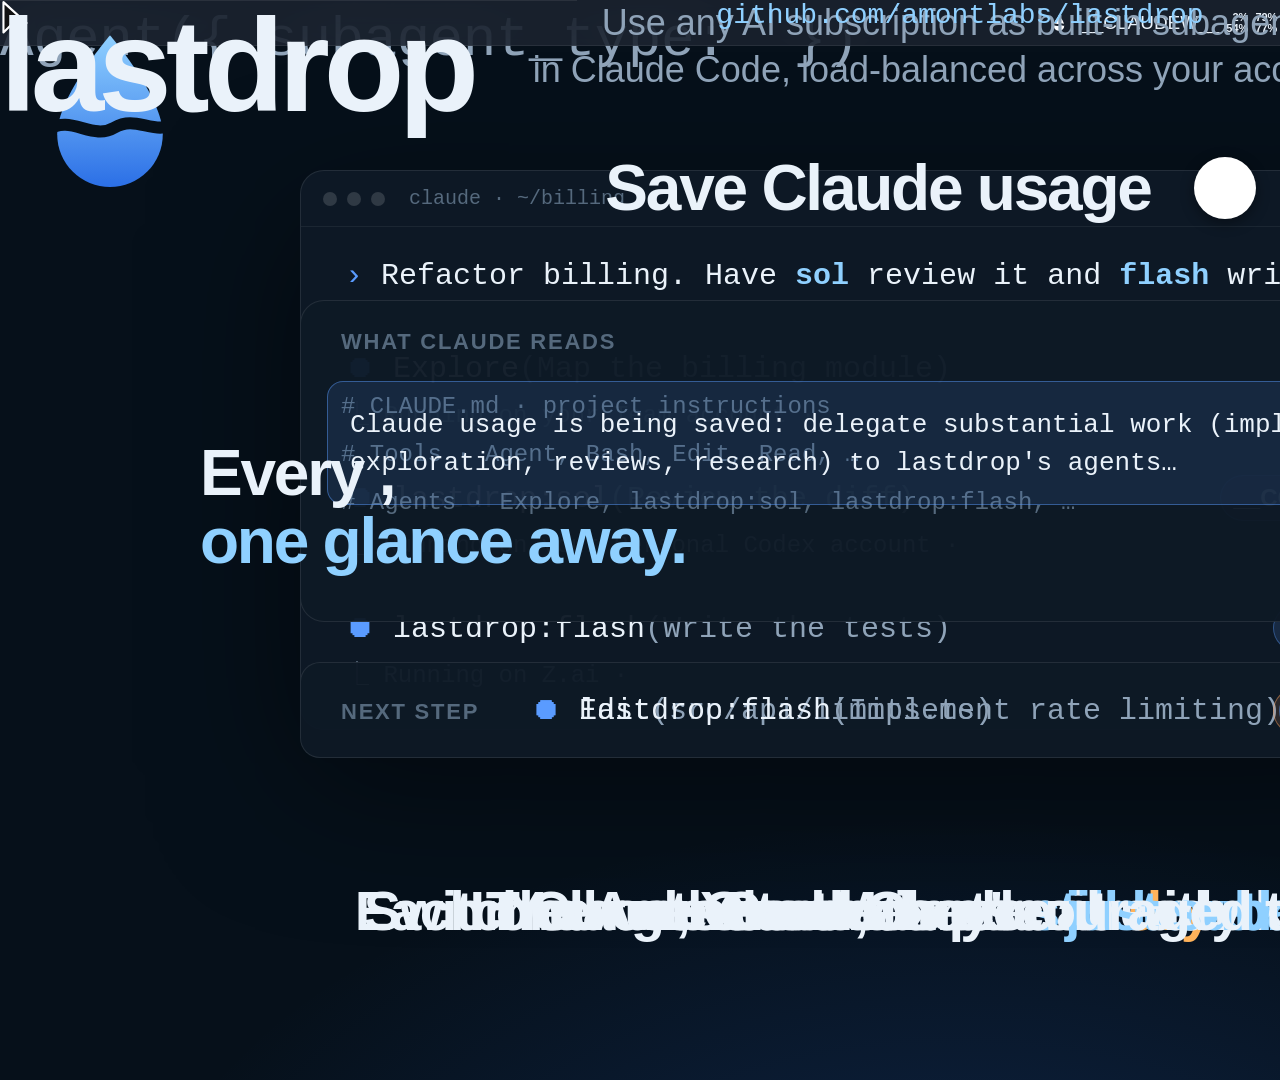
==== script/launch-video/launch.src.html @ 2b6cbd63 "Add the launch video and its source" ====
<!doctype html>
<html lang="en">
<head>
<meta charset="utf-8">
<title>lastdrop launch</title>
<style>
  /* One system: three type sizes (64 display, 40 body/code, 24 labels), one caption position, one entrance curve. */
  :root {
    --ink: #06101A; --water: #2B6FE6; --accent: #5A9BFF; --shallow: #8FD0FF; --warm: #FF9F5A;
    --text: #EAF2FA; --dim: #8FA3B8; --faint: #55697D; --panel: rgba(14,25,38,.96); --line: rgba(255,255,255,.09);
    --sans: "SF Pro Display", -apple-system, "Helvetica Neue", sans-serif;
    --mono: "SF Mono", ui-monospace, Menlo, monospace;
  }
  * { box-sizing: border-box; }
  html, body { margin: 0; width: 1920px; height: 1080px; overflow: hidden; background: var(--ink); }
  #stage { position: relative; width: 1920px; height: 1080px; overflow: hidden; font-family: var(--sans); color: var(--text);
    -webkit-font-smoothing: antialiased; background: var(--ink); }
  .abs { position: absolute; }
  .full { left: 0; top: 0; width: 1920px; height: 1080px; }
  #glow { inset: 0; background: radial-gradient(1400px 800px at 50% 120%, rgba(43,111,230,.22), transparent 60%); }
  .cap { left: 0; width: 1920px; top: 880px; text-align: center; font-size: 56px; font-weight: 600; letter-spacing: -0.03em; line-height: 1.1; white-space: nowrap; }
  .cap em { font-style: normal; color: var(--shallow); }
  .cap .w { color: #FFB25A; }

  #limit { left: 0; width: 1920px; top: 512px; text-align: center; font-family: var(--mono); font-size: 44px; white-space: pre; }
  #limit .wd { display: inline-block; overflow: hidden; vertical-align: top; line-height: 1.3; }
  #limit .wi { display: inline-block; }

  .tlab { position: absolute; width: 240px; text-align: center; transform-origin: 50% 0; }
  .tlab .pct { font-size: 40px; font-weight: 600; letter-spacing: -0.03em; font-variant-numeric: tabular-nums; }
  .tlab .nm { font-size: 24px; font-weight: 600; margin-top: 2px; color: var(--dim); }

  #call { left: 0; top: 0; font-family: var(--mono); font-size: 56px; line-height: 80px; letter-spacing: -0.01em; white-space: pre; transform-origin: 0 0; }
  #call .k { color: var(--dim); }
  #slot { position: relative; display: inline-block; height: 104px; margin: -12px 0; overflow: hidden; vertical-align: top; }
  #slot span { position: absolute; left: 0; top: 12px; line-height: 80px; white-space: pre; color: var(--shallow); }

  #term { left: 300px; top: 170px; width: 1320px; height: 560px; border-radius: 24px; background: var(--panel);
    border: 1px solid var(--line); box-shadow: 0 50px 140px rgba(0,0,0,.5); overflow: hidden; }
  #termbar { position: absolute; left: 0; right: 0; top: 0; height: 56px; border-bottom: 1px solid rgba(255,255,255,.06); display: flex; align-items: center; padding: 0 22px; gap: 10px; }
  .dot { width: 14px; height: 14px; border-radius: 50%; background: rgba(255,255,255,.14); }
  #termtitle { margin-left: 14px; font-family: var(--mono); font-size: 20px; color: var(--faint); }
  .line { position: absolute; left: 44px; font-family: var(--mono); font-size: 30px; white-space: nowrap; }
  .subl { position: absolute; left: 44px; font-family: var(--mono); font-size: 24px; white-space: nowrap; color: var(--dim); }
  .bullet { color: var(--accent); }
  .muted { color: var(--dim); }
  .chip { position: absolute; height: 46px; border-radius: 23px; padding: 0 18px 0 13px; display: flex; align-items: center; gap: 9px;
    font-size: 24px; font-weight: 600; background: rgba(90,155,255,.14); border: 1px solid rgba(90,155,255,.38); white-space: nowrap; }
  .chip span { color: var(--dim); font-weight: 500; }
  .chip.warm { background: rgba(255,159,90,.12); border-color: rgba(255,159,90,.45); }
  #term .chip { right: 32px; }

  #saveRow { left: 0; width: 1920px; top: 150px; display: flex; justify-content: center; align-items: center; gap: 36px; transform-origin: 1700px -130px; }
  #saveRow .lbl { font-size: 64px; font-weight: 600; letter-spacing: -0.035em; }
  #sw { width: 128px; height: 76px; border-radius: 38px; position: relative; }
  #kn { position: absolute; top: 7px; left: 7px; width: 62px; height: 62px; border-radius: 50%; background: #fff; box-shadow: 0 4px 14px rgba(0,0,0,.4); }
  #ctx { left: 300px; top: 300px; width: 1320px; height: 322px; border-radius: 24px; background: var(--panel); border: 1px solid var(--line); overflow: hidden; }
  .ttl { position: absolute; left: 40px; top: 28px; font-size: 22px; font-weight: 700; letter-spacing: .08em; text-transform: uppercase; color: var(--faint); }
  .ctxl { position: absolute; left: 40px; font-family: var(--mono); font-size: 24px; color: var(--faint); white-space: nowrap; }
  #ins { position: absolute; left: 26px; right: 26px; top: 80px; height: 124px; border-radius: 16px; background: rgba(90,155,255,.12); border: 1px solid rgba(90,155,255,.45);
    padding: 24px 22px 18px; font-family: var(--mono); font-size: 26px; line-height: 38px; color: var(--text); }
  #ins b { position: absolute; right: 18px; top: -16px; font-family: var(--sans); font-size: 20px; font-weight: 600; color: #8FD0FF; background: #13314F; padding: 4px 14px; border-radius: 12px; }
  #act { left: 300px; top: 662px; width: 1320px; height: 96px; border-radius: 20px; background: var(--panel); border: 1px solid var(--line); overflow: hidden; }
  #act .ttl { top: 36px; }
  #actSlot { position: absolute; left: 230px; top: 0; height: 96px; width: 760px; overflow: hidden; }
  #actSlot div { position: absolute; left: 0; top: 0; line-height: 96px; font-family: var(--mono); font-size: 30px; white-space: pre; }
  #act .chip { right: 26px; top: 25px; }

  #mbwrap { left: 0; top: 0; width: 1920px; height: 1080px; }
  #menubar { position: absolute; left: 0; top: 0; width: 1920px; height: 46px; background: rgba(28,36,48,.8); backdrop-filter: blur(30px);
    border-bottom: 1px solid rgba(255,255,255,.07); display: flex; align-items: center; justify-content: flex-end; padding: 0 28px; gap: 26px;
    font-size: 19px; font-weight: 500; font-variant-numeric: tabular-nums; }
  .mbitem { display: flex; align-items: center; gap: 7px; }
  .sys { display: flex; align-items: center; gap: 22px; }
  .stack { display: flex; flex-direction: column; font-size: 11px; font-weight: 700; line-height: 11px; text-align: right; }
  #glyphbox { padding: 4px 8px; border-radius: 7px; display: flex; align-items: center; gap: 12px; }
  #panel { position: absolute; width: 576px; background: #1E1E1E; border-radius: 20px; overflow: hidden; box-shadow: 0 50px 120px rgba(0,0,0,.55), 0 0 0 1px rgba(255,255,255,.08); transform-origin: 50% 0; }
  #panel img { position: absolute; left: 0; top: 0; display: block; width: 576px; }
  #ptogs { position: absolute; inset: 0; }
  .ptog { position: absolute; left: 486px; width: 64px; height: 29px; border-radius: 15px; background: #2F7BF6; }
  #pring { position: absolute; left: 14px; top: 414px; width: 548px; height: 76px; border-radius: 14px; border: 2px solid #5A9BFF; box-shadow: 0 0 24px rgba(90,155,255,.35); }
  .ptog div { position: absolute; right: 2px; top: 2px; width: 25px; height: 25px; border-radius: 50%; background: #fff; box-shadow: 0 1px 3px rgba(0,0,0,.4); }
  #cursor { position: absolute; left: 0; top: 0; transform-origin: 3px 2px; }
  #h6 { left: 200px; top: 440px; font-size: 64px; font-weight: 600; letter-spacing: -0.035em; line-height: 1.05; white-space: nowrap; }
  #h6 em { font-style: normal; color: var(--shallow); }
  #wslot { position: relative; display: inline-block; height: 68px; overflow: hidden; vertical-align: top; }
  #wslot span { position: absolute; left: 0; top: 0; }

  #mark { left: 0; top: 0; width: 220px; height: 220px; transform-origin: 0 0; }
  #word { font-size: 132px; font-weight: 600; letter-spacing: -0.045em; line-height: 1; white-space: nowrap; }
  #tag { width: 1920px; text-align: center; font-size: 36px; line-height: 1.3; color: var(--dim); white-space: nowrap; }
  #url { width: 1920px; text-align: center; font-size: 28px; font-weight: 500; color: var(--shallow); font-family: var(--mono); white-space: nowrap; }
</style>
</head>
<body>
<div id="stage">
  <div id="glow" class="abs"></div>
  <div id="cam" class="abs full">
    <div id="term" class="abs">
      <div id="termbar"><div class="dot"></div><div class="dot"></div><div class="dot"></div><div id="termtitle">claude · ~/billing</div></div>
      <div id="l0" class="line" style="top: 88px"><span class="bullet">›</span> Refactor billing. Have <b style="color: var(--shallow)">sol</b> review it and <b style="color: var(--shallow)">flash</b> write the tests</div>
      <div id="l2" class="line" style="top: 180px"><span class="bullet">⏺</span> Explore<span class="muted">(Map the billing module)</span></div>
      <div id="c2" class="chip" style="top: 174px">__CLAUDE__Team</div>
      <div id="s2" class="subl" style="top: 230px">  ⎿ Running on your Team account · <span id="n2"></span></div>
      <div id="l3" class="line" style="top: 310px"><span class="bullet">⏺</span> lastdrop:sol<span class="muted">(Review the diff)</span></div>
      <div id="c3" class="chip" style="top: 304px">__CODEX__Codex <span>gpt-6.1-sol</span></div>
      <div id="s3" class="subl" style="top: 360px">  ⎿ Running on your Personal Codex account · <span id="n3"></span></div>
      <div id="l4" class="line" style="top: 440px"><span class="bullet">⏺</span> lastdrop:flash<span class="muted">(Write the tests)</span></div>
      <div id="c4" class="chip" style="top: 434px">__ZAI__Z.ai <span>glm-5.3-flash</span></div>
      <div id="s4" class="subl" style="top: 490px">  ⎿ Running on Z.ai · <span id="n4"></span></div>
    </div>

    <svg id="tubes" class="abs full" width="1920" height="1080"></svg>
    <div id="tlabs" class="abs full"></div>
    <div id="limit" class="abs"></div>
    <svg id="fx" class="abs full" width="1920" height="1080"></svg>

    <div id="call" class="abs"><span id="callA" class="k">Agent({ subagent_type: </span><span id="slot"></span><span id="callB" class="k"> })</span></div>

    <div id="s5" class="abs full">
      <div id="saveRow" class="abs"><span class="lbl">Save Claude usage</span><div id="sw"><div id="kn"></div></div></div>
      <div id="ctx" class="abs">
        <div class="ttl">What Claude reads</div>
        <div id="ctxl0" class="ctxl" style="top: 92px"># CLAUDE.md · project instructions</div>
        <div id="ctxl1" class="ctxl" style="top: 140px"># Tools · Agent, Bash, Edit, Read, …</div>
        <div id="ctxl2" class="ctxl" style="top: 188px"># Agents · Explore, lastdrop:sol, lastdrop:flash, …</div>
        <div id="ins"><b>Added by lastdrop</b>Claude usage is being saved: delegate substantial work (implementation, exploration, reviews, research) to lastdrop's agents…</div>
      </div>
      <div id="act" class="abs"><div class="ttl">Next step</div><div id="actSlot">
        <div id="actA"><span class="bullet">⏺</span> Edit<span class="muted">(src/api/limits.ts)</span></div>
        <div id="actB"><span class="bullet">⏺</span> lastdrop:flash<span class="muted">(Implement rate limiting)</span></div></div>
        <div id="actChipA" class="chip warm">__CLAUDE__Claude Max</div>
        <div id="actChipB" class="chip">__ZAI__Z.ai <span>glm-5.3-flash</span></div>
      </div>
    </div>

    <div id="cap1" class="abs cap">Your Max plan is <span class="w">dry</span>.</div>
    <div id="cap2" class="abs cap">Your other accounts <em>still have room</em>.</div>
    <div id="cap3" class="abs cap">The Agent tool Claude already knows.</div>
    <div id="cap4" class="abs cap">Each one runs on the account with <em>the most left</em>.</div>
    <div id="cap5" class="abs cap">In Claude Code, they're <em>just subagents</em>.</div>
    <div id="cap6" class="abs cap">Switched on, Claude is encouraged to <em>delegate</em>.</div>

    <div id="mbwrap" class="abs">
      <div id="menubar">
        <div id="glyphbox">
          <svg width="22" height="22" viewBox="0 0 100 100"><defs><mask id="gm"><rect width="100" height="100" fill="#fff"/><path d="M22 59 C32 52 42 64 52 58 C62 52 70 62 80 56" fill="none" stroke="#000" stroke-width="9" stroke-linecap="round"/></mask></defs><path id="glyph" d="M50 16 C50 16 26 44 26 61 A24 24 0 0 0 74 61 C74 44 50 16 50 16 Z" fill="#fff" mask="url(#gm)"/></svg>
          <div class="mbitem">__CLAUDEW__<div class="stack"><span>2%</span><span>54%</span></div><div class="stack"><span>79%</span><span>77%</span></div></div>
          <div class="mbitem">__CODEXW__<div class="stack"><span>57%</span><span>82%</span></div></div>
          <div class="mbitem">__ZAIW__<span>69%</span></div>
        </div>
<div class="sys"><svg width="24" height="18" viewBox="0 0 24 18"><path d="M12 15.5 L14.6 12.6 A3.8 3.8 0 0 0 9.4 12.6 Z M5.8 9.2 A8.6 8.6 0 0 1 18.2 9.2 L16.4 11.1 A6 6 0 0 0 7.6 11.1 Z M2 5.4 A14 14 0 0 1 22 5.4 L20.2 7.3 A11.4 11.4 0 0 0 3.8 7.3 Z" fill="#fff"/></svg>
          <svg width="30" height="16" viewBox="0 0 30 16"><rect x=".75" y=".75" width="25" height="14.5" rx="4" fill="none" stroke="rgba(255,255,255,.55)" stroke-width="1.5"/><rect x="3" y="3" width="18" height="10" rx="2" fill="#fff"/><rect x="27" y="5.5" width="2" height="5" rx="1" fill="rgba(255,255,255,.55)"/></svg>
          <svg width="18" height="18" viewBox="0 0 18 18"><circle cx="7.5" cy="7.5" r="5.5" fill="none" stroke="#fff" stroke-width="1.8"/><path d="M11.6 11.6 L16 16" stroke="#fff" stroke-width="1.8" stroke-linecap="round"/></svg>
          <svg width="20" height="18" viewBox="0 0 20 18"><rect x="1" y="2" width="18" height="6" rx="3" fill="none" stroke="#fff" stroke-width="1.5"/><circle cx="15.5" cy="5" r="1.8" fill="#fff"/><rect x="1" y="10" width="18" height="6" rx="3" fill="none" stroke="#fff" stroke-width="1.5"/><circle cx="4.5" cy="13" r="1.8" fill="#fff"/></svg></div>
        <div>Wed 9:41</div>
      </div>
      <div id="panel"><img id="pL" src="panel-limits.png" alt=""><img id="pA" src="panel-agents.png" alt=""><div id="ptogs"><div class="ptog" style="top: 83px"><div></div></div><div class="ptog" style="top: 211px"><div></div></div><div class="ptog" style="top: 287px"><div></div></div><div class="ptog" style="top: 362px"><div></div></div><div class="ptog" style="top: 438px"><div></div></div><div class="ptog" style="top: 514px"><div></div></div><div id="pring"></div></div></div>
      <svg id="cursor" width="30" height="42" viewBox="0 0 28 40"><path d="M3 2 L3 31 L10 24 L15 36 L20 34 L15 22 L25 22 Z" fill="#111" stroke="#fff" stroke-width="2" stroke-linejoin="round"/></svg>
    </div>
    <div id="h6" class="abs">Every <span id="wslot"><span id="wL">limit</span><span id="wA">agent</span></span>,<br><em>one glance away.</em></div>

    <svg id="mark" class="abs" viewBox="0 0 100 100">
      <defs>
        <linearGradient id="gw" x1="0" y1="0" x2="0" y2="1"><stop offset="0" stop-color="#8FD0FF"/><stop offset="1" stop-color="#2B6FE6"/></linearGradient>
        <mask id="cut"><rect width="100" height="100" fill="#fff"/><path id="cutline" d="M22 59 C32 52 42 64 52 58 C62 52 70 62 80 56" fill="none" stroke="#000" stroke-width="5.5" stroke-linecap="round"/></mask>
      </defs>
      <path d="M50 16 C50 16 26 44 26 61 A24 24 0 0 0 74 61 C74 44 50 16 50 16 Z" fill="url(#gw)" mask="url(#cut)"/>
    </svg>
    <div id="word" class="abs">lastdrop</div>
    <div id="tag" class="abs">Use any AI subscription as built-in subagents<br>in Claude Code, load-balanced across your accounts.</div>
    <div id="url" class="abs">github.com/amontlabs/lastdrop</div>
  </div>
</div>

<script>
const LOGOS = __LOGOS__;
const $ = id => document.getElementById(id);
const clamp = (x, a = 0, b = 1) => Math.min(b, Math.max(a, x));
const seg = (t, a, b) => clamp((t - a) / (b - a));
const lerp = (a, b, p) => a + (b - a) * p;
/* Two curves for the whole film: a strong ease-out for anything arriving, an in-out for anything travelling. */
const out = p => 1 - Math.pow(1 - p, 4);
const io = p => p === 0 ? 0 : p === 1 ? 1 : p < .5 ? Math.pow(2, 20 * p - 10) / 2 : (2 - Math.pow(2, -20 * p + 10)) / 2;
const inC = p => p * p * p;
function vis(el, o) { el.style.opacity = o; el.style.visibility = o < .002 ? 'hidden' : 'visible'; }
function place(el, o, dx = 0, dy = 0, s = 1) { vis(el, o); el.style.transform = `translate(${dx}px, ${dy}px) scale(${s})`; }
let T = 0;
/* Arrive: fade up 18 px over half a second. Leave: fade and lift 12 px over a quarter second. */
function life(el, a, z, dist = 18) { const p = out(seg(T, a, a + .5)), q = inC(seg(T, z - .25, z)); place(el, Math.min(seg(T, a, a + .35), 1 - q), (1 - p) * 0, (1 - p) * dist - q * 12); }
function logoSVG(key, size, fill) { const l = LOGOS[key]; return `<svg width="${size}" height="${size}" viewBox="${l.viewBox}">${l.d.map(d => `<path d="${d}" fill="${fill}"/>`).join('')}</svg>`; }
const DROP = 'M50 16 C50 16 26 44 26 61 A24 24 0 0 0 74 61 C74 44 50 16 50 16 Z';
const BEAT = 60 / 144, BAR = BEAT * 4, b = n => n * BAR;   // every cue sits on the music's grid

/* ---------- Timeline (bars) ---------- */
const HIT = b(1);                     // the drop lands on the first downbeat of the groove
const S3 = b(4), ROLL = [b(5.75), b(6.75)], M0 = b(8), S5 = b(11), FLIP = b(12), SWAP = b(13), S6 = b(14), CLICK = b(16), S7 = b(18), LAND = b(18.5);
window.DURATION = b(22.5);

/* ---------- 1. The limit line ---------- */
const WORDS = ['✻', 'Claude', 'usage', 'limit', 'reached', '·', 'resets', '9pm'];
$('limit').innerHTML = WORDS.map((w, i) => `<span class="wd"><span class="wi"${i ? '' : ' style="color: #E08A68"'}>${w}</span></span>`).join(' ');
const words = [...$('limit').querySelectorAll('.wi')];
const IMP_X = 960, LINE_Y = (() => { const r = $('limit').getBoundingClientRect(); return r.top + r.height / 2; })();
/* A drop as one path: k = 1 is a circle, k > 1 pulls a tip upwards. */
function dropPath(cx, cy, r, m) {
  const k = lerp(1, 2.05, m), c1 = lerp(.5523, .1, m), d = lerp(0, .45, m) * r, e = lerp(.5523, 1.0, m);
  const ty = cy - k * r;
  return `M${cx} ${ty} C${cx + c1 * r} ${ty + d} ${cx + r} ${cy - e * r} ${cx + r} ${cy} A${r} ${r} 0 0 1 ${cx - r} ${cy} C${cx - r} ${cy - e * r} ${cx - c1 * r} ${ty + d} ${cx} ${ty} Z`;
}
const ring = (cx, cy, ro, ri) => `M${cx - ro} ${cy} a${ro} ${ro} 0 1 0 ${2 * ro} 0 a${ro} ${ro} 0 1 0 ${-2 * ro} 0 Z M${cx - ri} ${cy} a${ri} ${ri} 0 1 1 ${2 * ri} 0 a${ri} ${ri} 0 1 1 ${-2 * ri} 0 Z`;
const DROP_R = 22, DROP_Y0 = LINE_Y - 330, FORM = .7, FALL = HIT - .46, RING_R = 1250;

/* ---------- Plans ---------- */
// several accounts per plan, grouped by provider; g is the group
const TUBES = [
  { key: 'claude', name: 'Max', low: true, lv: .02, g: 0 },
  { key: 'claude', name: 'Team', lv: .88, g: 0 },
  { key: 'claude', name: 'Pro', lv: .41, g: 0 },
  { key: 'codex', name: 'Work', lv: .34, g: 1 },
  { key: 'codex', name: 'Personal', lv: .66, g: 1 },
  { key: 'zai', name: 'Z.ai', lv: .79, g: 2 },
];
const LA = { x0: 424, gap: 150, ge: 70, w: 112, top: 250, h: 420 };   // the row on its own
const LC = { x0: 565, gap: 120, ge: 50, w: 90, top: 470, h: 220 };    // under the call
$('tlabs').innerHTML = TUBES.map((c, i) => `<div id="tl${i}" class="tlab"><div style="display:flex;justify-content:center;margin-bottom:16px">${logoSVG(c.key, 36, '#EAF2FA')}</div>
  <div id="tp${i}" class="pct"></div><div class="nm">${c.name}</div></div>`).join('');
const tubeX = (L, i) => L.x0 + i * L.gap + TUBES[i].g * L.ge;
const BAR_W = tubeX(LA, TUBES.length - 1) + LA.w - LA.x0;   // the bar is exactly as wide as the row of plans
function mix(A, B, p) { const o = {}; for (const k in A) o[k] = lerp(A[k], B[k], p); return o; }
let DIM = TUBES.map(() => 1);
function drawTubes(L, op, hf, lv, glow, labO, morph) {
  let s = `<defs><linearGradient id="cw" x1="0" y1="0" x2="0" y2="1"><stop offset="0" stop-color="#8FD0FF"/><stop offset="1" stop-color="#2B6FE6"/></linearGradient>
    <linearGradient id="co" x1="0" y1="0" x2="0" y2="1"><stop offset="0" stop-color="#FFC27A"/><stop offset="1" stop-color="#F0872B"/></linearGradient>`;
  const geo = TUBES.map((c, i) => {
    const H = Math.max(8, L.h * hf[i]);
    let g = { x: tubeX(L, i), y: L.top + L.h - H, w: L.w, h: H, r: Math.min(L.w * .3, H / 2) };
    if (morph && morph[i]) g = morph[i](g);
    return g;
  });
  geo.forEach((g, i) => s += `<clipPath id="cl${i}"><rect x="${g.x}" y="${g.y}" width="${g.w}" height="${g.h}" rx="${g.r}"/></clipPath>`);
  s += '</defs>';
  TUBES.forEach((c, i) => {
    const g = geo[i], o = op * (g.o ?? 1) * DIM[i]; if (o < .002) { $('tl' + i).style.visibility = 'hidden'; return; }
    const y0 = g.y + g.h * (1 - lv[i]);
    const stroke = c.low ? `rgba(255,159,90,${.5 + glow[i] * .5})` : `rgba(${lerp(255, 143, glow[i])},${lerp(255, 208, glow[i])},255,${.14 + glow[i] * .86})`;
    const sh = glow[i] > .01 ? `filter: drop-shadow(0 0 ${glow[i] * 40}px rgba(90,155,255,.9))` : '';
    const solid = 1 - seg(hf[i], 0, .1);   // still the dash it grew from
    const water = g.water ?? 1;
    s += `<g opacity="${o}"><rect x="${g.x}" y="${g.y}" width="${g.w}" height="${g.h}" rx="${g.r}" fill="${g.fill || `rgba(255,255,255,${.04 * hf[i]})`}"/>
      <rect clip-path="url(#cl${i})" x="${g.x}" y="${y0}" width="${g.w}" height="${g.y + g.h - y0}" fill="url(#${c.low ? 'co' : 'cw'})" opacity="${water}"/>
      <rect x="${g.x}" y="${g.y}" width="${g.w}" height="${g.h}" rx="${g.r}" fill="${c.low ? `rgba(255,159,90,${solid})` : `rgba(143,208,255,${solid})`}" stroke="${g.stroke || stroke}" stroke-width="${glow[i] > .1 ? 3 : c.low ? 2 : 1.4}" style="${sh}"/></g>`;
    const lab = $('tl' + i), sc = L.w / 140, lo = op * labO[i] * (g.labO ?? 1) * DIM[i];
    lab.style.left = (tubeX(L, i) + L.w / 2 - 120) + 'px'; lab.style.top = (L.top - 58 * sc) + 'px';
    lab.style.transform = `translateY(${(1 - out(clamp(labO[i] * 1.2))) * 10}px) scale(${sc})`; vis(lab, lo);
    lab.querySelector('.pct').style.marginTop = (L.h / sc + 24) + 'px';
    $('tp' + i).textContent = Math.round(lv[i] * 100) + '%'; $('tp' + i).style.color = c.low ? '#FFB25A' : '#EAF2FA';
  });
  $('tubes').innerHTML = s;
}

/* ---------- 3. The call ---------- */
const NAMES = ['"Explore"', '"lastdrop:sol"', '"lastdrop:flash"'];
const RUNS = [1, 4, 5];   // the account each name runs on: the one in its plan with the most left
$('slot').innerHTML = NAMES.map((n, i) => `<span id="nm${i}">${n}</span>`).join('');
const CW = (() => { const m = document.createElement('span'); m.style.cssText = 'font: 56px "SF Mono", ui-monospace, Menlo, monospace; position: absolute; visibility: hidden; white-space: pre';
  m.textContent = 'x'.repeat(40); document.body.appendChild(m); const w = m.getBoundingClientRect().width / 40; m.remove(); return w; })();
const PRE = 'Agent({ subagent_type: '.length, POST = ' })'.length;
const CALL_Y = 250, CALL_X = 960 - (PRE + POST + NAMES[2].length) * CW / 2;   // the left edge never moves

/* ---------- Terminal geometry, for the hand-offs ---------- */
const TERM = { x: 300, y: 170, w: 1320, h: 560 }, CTX = { x: 300, y: 300, w: 1320, h: 322 };
const chipBox = id => { const e = $(id); return { x: TERM.x + e.offsetLeft, y: TERM.y + e.offsetTop, w: e.offsetWidth, h: e.offsetHeight }; };
const plural = (n, w) => `${n} ${w}${n === 1 ? '' : 's'}`;

function render(t) {
  T = t;
  const cam = $('cam');
  // a slow push while the line sits there, released as the plans appear
  const push = lerp(1, 1.05, out(seg(t, 0, HIT))) ;
  const camS = lerp(push, 1, io(seg(t, HIT + .3, HIT + 1.3)));
  cam.style.transformOrigin = `960px ${LINE_Y}px`; cam.style.transform = `scale(${camS})`;

  /* ===== 1. The line rises in word by word; a drop forms, falls, and lands on the first downbeat. ===== */
  words.forEach((w, i) => { const q = out(seg(t, .12 + i * .05, .62 + i * .05)); w.style.transform = `translateY(${(1 - q) * 110}%)`; });
  // the hit sends a ring out across the frame; the text goes where the ring has been
  const ro = RING_R * out(seg(t, HIT, HIT + .95)), ri = RING_R * out(seg(t, HIT + .06, HIT + 1.05));
  const ri2 = Math.max(0, ri - 1);
  $('limit').style.webkitMaskImage = t > HIT ? `radial-gradient(circle at ${IMP_X}px ${LINE_Y - 512}px, transparent ${ri2}px, #000 ${ri2 + 1}px)` : 'none';
  $('limit').style.visibility = t < HIT + .7 ? 'visible' : 'hidden';

  let fx = '';
  if (t > HIT && ri < RING_R - 2) {
    fx += `<path d="${ring(IMP_X, LINE_Y, ro, ri)}" fill="#2B6FE6" fill-rule="evenodd"/>`;
    // a thin echo, a beat behind
    const re = RING_R * out(seg(t, HIT + .14, HIT + 1.2));
    if (re > 2) fx += `<circle cx="${IMP_X}" cy="${LINE_Y}" r="${re}" fill="none" stroke="#8FD0FF" stroke-opacity="${.55 * (1 - seg(t, HIT + .6, HIT + 1.1))}" stroke-width="2"/>`;
  }
  if (t > FORM && t < HIT) {
    // a point swells into a bead, the bead grows its tip, then it falls, stretching with speed
    const r = DROP_R * out(seg(t, FORM, FORM + .5)), m = io(seg(t, FORM + .2, FALL + .05));
    const f = seg(t, FALL, HIT), y = lerp(DROP_Y0, LINE_Y - DROP_R, Math.pow(f, 2.2));
    const st = 1 + .32 * Math.pow(f, 1.6);
    fx += `<g transform="translate(${IMP_X} ${y}) scale(${1 / Math.sqrt(st)} ${st})"><path d="${dropPath(0, 0, r, m)}" fill="#8FD0FF"/></g>`;
  }
  // on contact the drop squashes into a bar, the bar spreads to the width of the row, then breaks in four
  const sq = out(seg(t, HIT, HIT + .1)), spread = out(seg(t, HIT + .04, HIT + .42));
  const halfW = lerp(lerp(DROP_R, 34, sq), BAR_W / 2, spread), barH = lerp(DROP_R * 2, 8, sq);
  const sp = io(seg(t, HIT + .42, HIT + .9)), GROW = HIT + .9;
  if (t >= HIT && t < GROW + .05) {
    if (sp === 0) fx += `<rect x="${IMP_X - halfW}" y="${LINE_Y - barH}" width="${2 * halfW}" height="${barH}" rx="${Math.min(barH / 2, halfW)}" fill="#8FD0FF"/>`;
    else TUBES.forEach((c, i) => {
      const q = 2 * halfW / TUBES.length, gap = 18 * Math.sin(seg(sp, 0, .4) * Math.PI / 2);
      let x0 = IMP_X - halfW + i * q + (i ? gap / 2 : 0), x1 = IMP_X - halfW + (i + 1) * q - (i < TUBES.length - 1 ? gap / 2 : 0);
      x0 = lerp(x0, tubeX(LA, i), sp); x1 = lerp(x1, tubeX(LA, i) + LA.w, sp);
      const yc = lerp(LINE_Y - 4, LA.top + LA.h - 4, sp);
      const col = c.low ? `rgb(${lerp(143, 255, sp) | 0},${lerp(208, 159, sp) | 0},${lerp(255, 90, sp) | 0})` : '#8FD0FF';
      fx += `<rect x="${x0}" y="${yc - 4}" width="${Math.max(0, x1 - x0)}" height="8" rx="4" fill="${col}"/>`;
    });
  }

  /* ===== 2–3. The plans: grow together, fill once; shrink under the call; become chips in Claude Code. ===== */
  const toC = io(seg(t, S3, S3 + .8));
  const L = mix(LA, LC, toC);
  const hf = TUBES.map((_, i) => out(seg(t, GROW + i * .06, GROW + i * .06 + .6)));
  let active = -1; if (t > S3 + .9) active = 0; ROLL.forEach((a, k) => { if (t > a + .1) active = k + 1; });
  const lv = TUBES.map((c, i) => {
    let v = c.lv * out(seg(t, GROW + .1 + i * .06, GROW + .9 + i * .06));
    const k = RUNS.indexOf(i);                     // the plan the current name runs on spends a little while it works
    if (k >= 0) { const a = k === 0 ? S3 + .9 : ROLL[k - 1] + .25; v -= .05 * io(seg(t, a + .3, a + 1.4)); }
    return v;
  });
  // each name picks, in its plan, the account with the most left: it lights up, its siblings stay half lit, other plans step back
  const PH = [S3 + .9, ROLL[0] + .1, ROLL[1] + .1];
  const w = PH.map((a, k) => out(seg(t, a, a + .3)) * (k < PH.length - 1 ? 1 - out(seg(t, PH[k + 1], PH[k + 1] + .3)) : 1));
  const glow = TUBES.map((c, i) => t > M0 + .2 ? 0 : RUNS.reduce((acc, r, k) => acc + (r === i ? w[k] : 0), 0));
  const release = 1 - seg(t, M0 - .2, M0);
  DIM = TUBES.map((c, i) => 1 - release * RUNS.reduce((acc, r, k) => acc + w[k] * (1 - (r === i ? 1 : TUBES[r].g === c.g ? .6 : .3)), 0));
  const labO = TUBES.map((_, i) => out(seg(t, GROW + .35 + i * .06, GROW + .8 + i * .06)));
  // at the hand-off each plan becomes the chip on its row in Claude Code; Max steps out
  const mo = io(seg(t, M0 + .15, M0 + .95));
  const morph = t > M0 ? TUBES.map((c, i) => g => {
    const chip = { 1: 'c2', 4: 'c3', 5: 'c4' }[i];
    if (!chip) return { ...g, o: 1 - seg(t, M0, M0 + .35), labO: 1 - seg(t, M0, M0 + .25) };
    const cb = chipBox(chip);
    return { x: lerp(g.x, cb.x, mo), y: lerp(g.y, cb.y, mo), w: lerp(g.w, cb.w, mo), h: lerp(g.h, cb.h, mo), r: lerp(g.r, cb.h / 2, mo),
      water: 1 - seg(mo, .3, .8), fill: `rgba(90,155,255,${.14 * mo})`, stroke: `rgba(90,155,255,${lerp(.3, .38, mo)})`, labO: 1 - seg(t, M0, M0 + .25), o: 1 - seg(t, M0 + .85, M0 + 1.0) };
  }) : null;
  if (t > GROW - .02 && t < M0 + 1.05) drawTubes(L, 1, hf, lv, glow, labO, morph);
  else { $('tubes').innerHTML = ''; TUBES.forEach((_, i) => $('tl' + i).style.visibility = 'hidden'); }

  life($('cap1'), HIT + 1.25, b(2.75)); life($('cap2'), b(2.75), S3 + .1);
  life($('cap3'), S3 + .55, b(6)); life($('cap4'), b(6), M0);

  // the call: the left edge stays put; only the name's slot changes
  let idx = 0, roll = 0; ROLL.forEach((a, k) => { if (t >= a) { idx = k; roll = io(seg(t, a, a + .4)); } });
  const from = t < ROLL[0] ? 0 : idx, to = t < ROLL[0] ? 0 : idx + 1, p = t < ROLL[0] ? 0 : roll;
  NAMES.forEach((n, i) => { let y = 200; if (i === from) y = -p * 104; if (i === to && t >= ROLL[0]) y = (1 - p) * 104; if (t < ROLL[0] && i === 0) y = 0;
    $('nm' + i).style.transform = `translateY(${y}px)`; });
  const nameW = lerp(NAMES[from].length, NAMES[to].length, p) * CW;
  $('slot').style.width = nameW + 'px';
  const callIn = out(seg(t, S3 + .55, S3 + 1.05));
  const morphC = io(seg(t, M0, M0 + .8));
  const row = { x: TERM.x + 44 + CW * 30 / 56 * 2, y: TERM.y + 440 + (40 - 30 * 80 / 56) / 2 - 2 };   // where "lastdrop:flash" sits in the terminal
  const scl = lerp(1, 30 / 56, morphC);
  const cx = lerp(CALL_X, row.x - (PRE + 1) * CW * scl, morphC), cy = lerp(CALL_Y + (1 - callIn) * 18, row.y, morphC);
  const callO = Math.min(seg(t, S3 + .55, S3 + .9), 1 - seg(t, M0 + .7, M0 + .85));
  vis($('call'), callO); $('call').style.transform = `translate(${cx}px, ${cy}px) scale(${scl})`;
  ['callA', 'callB'].forEach(id => $(id).style.opacity = 1 - seg(t, M0, M0 + .3));

  /* ===== 4. Claude Code: the window opens around the row ===== */
  const tIn = io(seg(t, M0 + .1, M0 + .9));
  const toCard = io(seg(t, S5, S5 + .7));       // and later folds into the card Claude reads
  const term = $('term');
  vis(term, seg(t, M0 + .1, M0 + .25) * (1 - seg(t, S5 + .6, S5 + .75)));
  const tb = mix(TERM, CTX, toCard);
  term.style.left = tb.x + 'px'; term.style.top = tb.y + 'px'; term.style.width = tb.w + 'px'; term.style.height = tb.h + 'px';
  term.style.clipPath = `inset(${lerp(440 - 8, 0, tIn)}px ${lerp(24, 0, tIn)}px ${lerp(560 - 440 - 56, 0, tIn)}px ${lerp(24, 0, tIn)}px round 24px)`;
  const inner = 1 - seg(t, S5, S5 + .25);
  const rowIn = (id, at) => { const q = out(seg(t, at, at + .45)); place($(id), q * inner, 0, (1 - q) * 10); };
  vis($('l4'), seg(t, M0 + .65, M0 + .8) * inner); vis($('termbar'), inner);
  ['c2', 'c3', 'c4'].forEach(id => vis($(id), seg(t, M0 + .8, M0 + 1.0) * inner));
  rowIn('l0', M0 + .3); rowIn('l2', M0 + .36); rowIn('l3', M0 + .42); rowIn('s2', M0 + .7); rowIn('s3', M0 + .76); rowIn('s4', M0 + .82);
  const count = (id, a, n) => $(id).textContent = plural(Math.round(n * seg(t, a, S5)), 'tool use');
  count('n2', M0 + .7, 14); count('n3', M0 + .76, 9); count('n4', M0 + .82, 17);
  life($('cap5'), M0 + 1.2, S5);

  /* ===== 5. Save Claude usage: the window folds into the card; one switch adds one instruction. ===== */
  const s5 = $('s5'), s5Out = io(seg(t, S6, S6 + .6));
  // leaving: everything shrinks toward the drop in the menu bar, where the switch lives
  vis(s5, t > S5 + .5 ? 1 - seg(t, S6 + .3, S6 + .6) : 0);
  s5.style.transformOrigin = `${glyphX()}px 23px`; s5.style.transform = `scale(${lerp(1, .2, s5Out)})`;
  const ctxO = seg(t, S5 + .6, S5 + .75); vis($('ctx'), ctxO);
  [0, 1, 2].forEach(i => { const q = out(seg(t, S5 + .7 + i * .06, S5 + 1.1 + i * .06)); place($('ctxl' + i), q, 0, (1 - q) * 8 + out(seg(t, FLIP + .1, FLIP + .5)) * 136); });
  const sr = out(seg(t, S5 + .5, S5 + 1.0)); place($('saveRow'), seg(t, S5 + .5, S5 + .8), 0, (1 - sr) * 18);
  const on = io(seg(t, FLIP, FLIP + .22));
  $('kn').style.transform = `translateX(${on * 52}px)`;
  $('sw').style.background = `rgba(${lerp(255, 90, on)}, ${lerp(255, 155, on)}, 255, ${lerp(.16, 1, on)})`;
  const ins = out(seg(t, FLIP + .1, FLIP + .5)); place($('ins'), seg(t, FLIP + .1, FLIP + .3), 0, (1 - ins) * -14);
  const aIn = out(seg(t, S5 + .8, S5 + 1.3)); place($('act'), seg(t, S5 + .8, S5 + 1.1), 0, (1 - aIn) * 18);
  const swap = io(seg(t, SWAP, SWAP + .45));
  $('actA').style.transform = `translateY(${-swap * 96}px)`; $('actB').style.transform = `translateY(${(1 - swap) * 96}px)`;
  vis($('actChipA'), 1 - seg(t, SWAP, SWAP + .2)); { const q = out(seg(t, SWAP + .15, SWAP + .5)); place($('actChipB'), seg(t, SWAP + .15, SWAP + .35), 0, (1 - q) * 10); }
  life($('cap6'), FLIP + .15, S6 + .2);

  /* ===== 6. The menu bar: first the limits, then a click on Agents. ===== */
  const mb = $('mbwrap'), mbIn = io(seg(t, S6, S6 + .6)), mbOut = io(seg(t, S7, S7 + .5));
  vis(mb, t > S6 ? 1 - seg(t, S7 + .2, S7 + .5) : 0);
  $('menubar').style.transform = `translateY(${(1 - mbIn) * -46 - mbOut * 46}px)`;
  const gx = glyphX(); $('glyphbox').style.background = t > S6 + .5 && t < S7 ? 'rgba(255,255,255,.16)' : 'transparent';
  const pn = $('panel'), po = out(seg(t, S6 + .5, S6 + 1.0)), pl = Math.min(1920 - 576 - 40, gx - 288);
  pn.style.left = pl + 'px'; pn.style.top = '56px';
  place(pn, seg(t, S6 + .5, S6 + .7) * (1 - mbOut), 0, (1 - po) * -14 - mbOut * 30, lerp(.97, 1, po));
  const tab = t >= CLICK;
  const tx = seg(t, CLICK, CLICK + .12); vis($('pL'), 1 - tx); vis($('pA'), tx); vis($('ptogs'), tx);   // the switch is on: we turned it on
  pn.style.height = lerp(994, 643, out(seg(t, CLICK, CLICK + .4))) + 'px';
  const cur = $('cursor'), cm = io(seg(t, CLICK - 1.0, CLICK - .1)), co = seg(t, CLICK - 1.0, CLICK - .8) * (1 - seg(t, CLICK + .6, CLICK + .9));
  const press = t > CLICK - .06 && t < CLICK + .08 ? .86 : 1;
  vis(cur, co); vis($('pring'), 0); cur.style.transform = `translate(${lerp(pl + 160, pl + 346 - 3, cm)}px, ${lerp(700, 56 + 40 - 2, cm)}px) scale(${press})`;
  const wr = io(seg(t, CLICK, CLICK + .35));
  $('wL').style.transform = `translateY(${-wr * 68}px)`; $('wA').style.transform = `translateY(${(1 - wr) * 68}px)`;
  $('wslot').style.width = lerp($('wL').offsetWidth, $('wA').offsetWidth, wr) + 'px';
  $('h6').style.left = (pl - 120 - H6W) + 'px'; life($('h6'), S6 + .4, S7 + .2);

  /* ===== 7. End: the drop leaves the menu bar and becomes the mark. ===== */
  const mark = $('mark'), fl = io(seg(t, S7, LAND));
  const WW = $('word').offsetWidth, VIS = 220 * .48, GAP = 44, X0 = 960 - (VIS + GAP + WW) / 2, MX = X0 - 220 * .26, MY = 286, WX = X0 + VIS + GAP;
  const mx = lerp(gx - 11, MX, fl), my = lerp(12, MY, fl) - Math.sin(fl * Math.PI) * 60, ms = lerp(22 / 220, 1, fl);
  vis(mark, t > S7 ? 1 : 0); mark.style.transform = `translate(${mx}px, ${my}px) scale(${ms})`;
  const cut = $('cutline'); cut.style.strokeDasharray = 62; cut.style.strokeDashoffset = 62 * (1 - out(seg(t, LAND, LAND + .45)));
  const wp = out(seg(t, LAND + .3, LAND + 1.0)), word = $('word');
  word.style.left = WX + 'px'; word.style.top = '334px'; word.style.clipPath = `inset(-20% ${100 - wp * 100}% -20% 0)`; word.style.transform = `translateX(${(1 - wp) * -24}px)`;
  vis(word, t > LAND + .3 ? 1 : 0);
  $('tag').style.left = '0px'; $('tag').style.top = '520px'; life($('tag'), LAND + 1.2, 99, 12);
  $('url').style.left = '0px'; $('url').style.top = '650px'; life($('url'), LAND + 1.6, 99, 12);
  $('glyph').style.opacity = t > S7 ? 0 : 1;
  $('fx').innerHTML = fx;
}
const H6W = (() => { const h = $('h6'); h.style.visibility = 'hidden'; return h.offsetWidth; })();
function glyphX() { const g = $('glyphbox'); return g.offsetLeft + 19; }
window.render = render;
render(0);
</script>
</body>
</html>
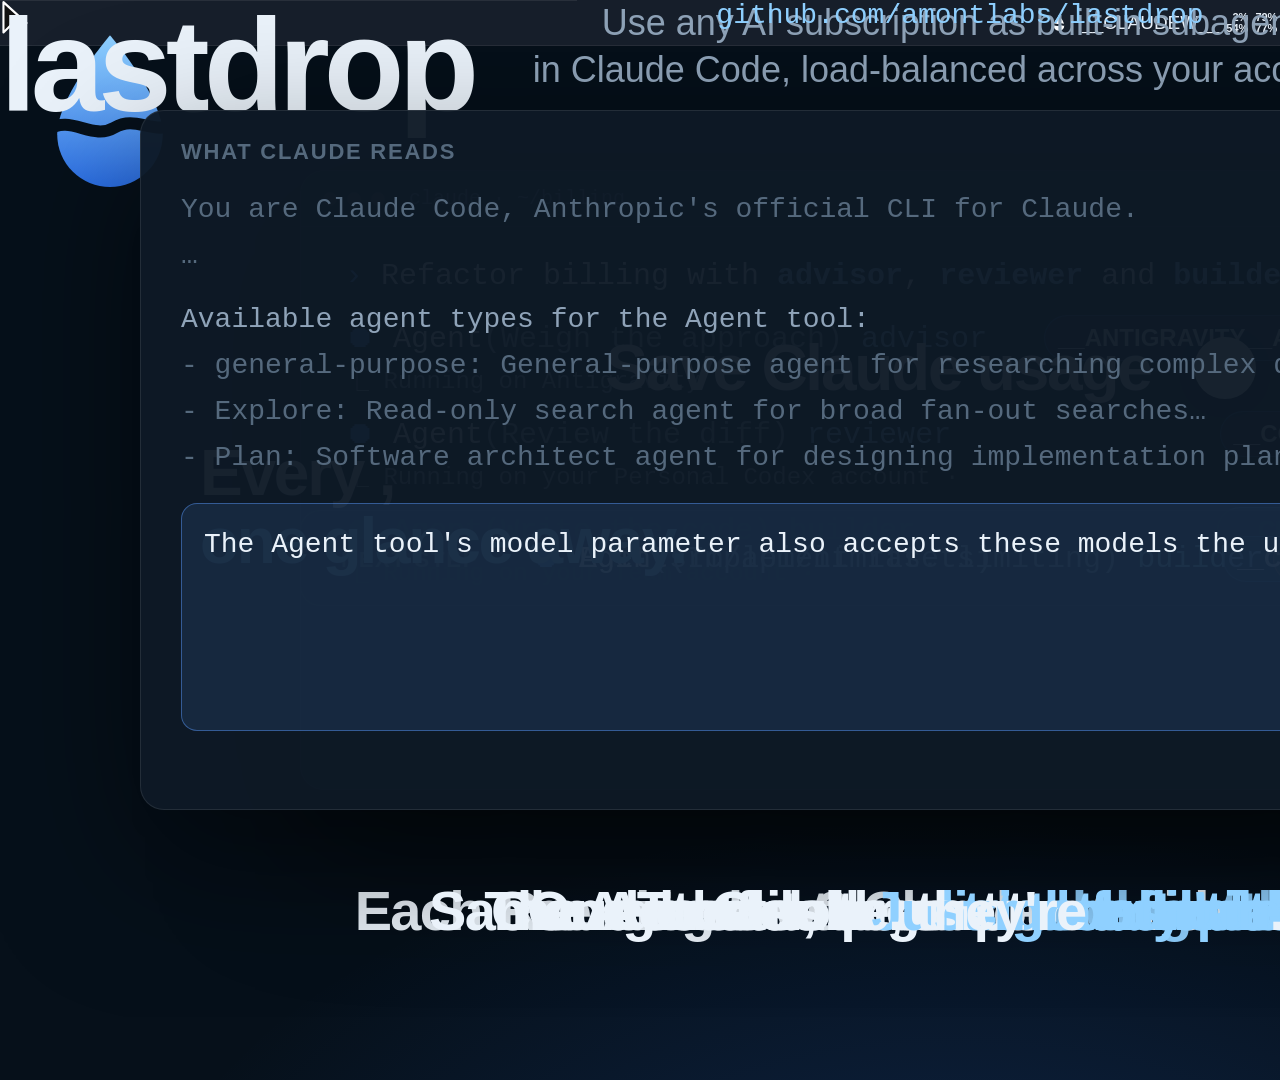
==== commit cfb95372: "Recut the launch video from Claude's perspective Open on what Claude reads: agents with model lists," ====
--- a/script/launch-video/launch.src.html
+++ b/script/launch-video/launch.src.html
@@ -22,20 +22,13 @@
   .cap em { font-style: normal; color: var(--shallow); }
   .cap .w { color: #FFB25A; }
 
-  #limit { left: 0; width: 1920px; top: 512px; text-align: center; font-family: var(--mono); font-size: 44px; white-space: pre; }
-  #limit .wd { display: inline-block; overflow: hidden; vertical-align: top; line-height: 1.3; }
-  #limit .wi { display: inline-block; }
 
   .tlab { position: absolute; width: 240px; text-align: center; transform-origin: 50% 0; }
   .tlab .pct { font-size: 40px; font-weight: 600; letter-spacing: -0.03em; font-variant-numeric: tabular-nums; }
   .tlab .nm { font-size: 24px; font-weight: 600; margin-top: 2px; color: var(--dim); }
 
-  #call { left: 0; top: 0; font-family: var(--mono); font-size: 56px; line-height: 80px; letter-spacing: -0.01em; white-space: pre; transform-origin: 0 0; }
-  #call .k { color: var(--dim); }
-  #slot { position: relative; display: inline-block; height: 104px; margin: -12px 0; overflow: hidden; vertical-align: top; }
-  #slot span { position: absolute; left: 0; top: 12px; line-height: 80px; white-space: pre; color: var(--shallow); }
-
-  #term { left: 300px; top: 170px; width: 1320px; height: 560px; border-radius: 24px; background: var(--panel);
+
+  #term { left: 300px; top: 170px; width: 1320px; height: 620px; border-radius: 24px; background: var(--panel);
     border: 1px solid var(--line); box-shadow: 0 50px 140px rgba(0,0,0,.5); overflow: hidden; }
   #termbar { position: absolute; left: 0; right: 0; top: 0; height: 56px; border-bottom: 1px solid rgba(255,255,255,.06); display: flex; align-items: center; padding: 0 22px; gap: 10px; }
   .dot { width: 14px; height: 14px; border-radius: 50%; background: rgba(255,255,255,.14); }
@@ -44,28 +37,48 @@
   .subl { position: absolute; left: 44px; font-family: var(--mono); font-size: 24px; white-space: nowrap; color: var(--dim); }
   .bullet { color: var(--accent); }
   .muted { color: var(--dim); }
+  .mdl { color: var(--shallow); }
   .chip { position: absolute; height: 46px; border-radius: 23px; padding: 0 18px 0 13px; display: flex; align-items: center; gap: 9px;
     font-size: 24px; font-weight: 600; background: rgba(90,155,255,.14); border: 1px solid rgba(90,155,255,.38); white-space: nowrap; }
   .chip span { color: var(--dim); font-weight: 500; }
   .chip.warm { background: rgba(255,159,90,.12); border-color: rgba(255,159,90,.45); }
   #term .chip { right: 32px; }
 
-  #saveRow { left: 0; width: 1920px; top: 150px; display: flex; justify-content: center; align-items: center; gap: 36px; transform-origin: 1700px -130px; }
+  #saveRow { left: 0; width: 1920px; top: 330px; display: flex; justify-content: center; align-items: center; gap: 36px; transform-origin: 1700px -130px; }
   #saveRow .lbl { font-size: 64px; font-weight: 600; letter-spacing: -0.035em; }
   #sw { width: 128px; height: 76px; border-radius: 38px; position: relative; }
   #kn { position: absolute; top: 7px; left: 7px; width: 62px; height: 62px; border-radius: 50%; background: #fff; box-shadow: 0 4px 14px rgba(0,0,0,.4); }
-  #ctx { left: 300px; top: 300px; width: 1320px; height: 322px; border-radius: 24px; background: var(--panel); border: 1px solid var(--line); overflow: hidden; }
   .ttl { position: absolute; left: 40px; top: 28px; font-size: 22px; font-weight: 700; letter-spacing: .08em; text-transform: uppercase; color: var(--faint); }
-  .ctxl { position: absolute; left: 40px; font-family: var(--mono); font-size: 24px; color: var(--faint); white-space: nowrap; }
-  #ins { position: absolute; left: 26px; right: 26px; top: 80px; height: 124px; border-radius: 16px; background: rgba(90,155,255,.12); border: 1px solid rgba(90,155,255,.45);
-    padding: 24px 22px 18px; font-family: var(--mono); font-size: 26px; line-height: 38px; color: var(--text); }
-  #ins b { position: absolute; right: 18px; top: -16px; font-family: var(--sans); font-size: 20px; font-weight: 600; color: #8FD0FF; background: #13314F; padding: 4px 14px; border-radius: 12px; }
-  #act { left: 300px; top: 662px; width: 1320px; height: 96px; border-radius: 20px; background: var(--panel); border: 1px solid var(--line); overflow: hidden; }
+  #act { left: 300px; top: 510px; width: 1320px; height: 96px; border-radius: 20px; background: var(--panel); border: 1px solid var(--line); overflow: hidden; }
   #act .ttl { top: 36px; }
   #actSlot { position: absolute; left: 230px; top: 0; height: 96px; width: 760px; overflow: hidden; }
   #actSlot div { position: absolute; left: 0; top: 0; line-height: 96px; font-family: var(--mono); font-size: 30px; white-space: pre; }
   #act .chip { right: 26px; top: 25px; }
 
+  .acard { position: absolute; border-radius: 24px; background: var(--panel); border: 1px solid var(--line); overflow: hidden; box-shadow: 0 30px 80px rgba(0,0,0,.4); }
+  .acn { position: absolute; font-family: var(--mono); font-weight: 600; line-height: 1; white-space: pre; color: var(--shallow); }
+  .acn i { display: inline-block; width: .55em; height: .95em; margin-left: .06em; vertical-align: -.12em; background: var(--accent); }
+  .acd { position: absolute; left: 32px; top: 100px; width: 436px; font-size: 24px; line-height: 32px; color: var(--dim); white-space: nowrap; }
+  .acc { position: absolute; left: 32px; right: 32px; top: 150px; }
+  .mr { position: absolute; left: 0; right: 0; height: 44px; border-top: 1px solid var(--line); display: flex; align-items: center; gap: 12px; font-size: 22px; font-weight: 600; white-space: nowrap; }
+  .mr i { font-style: normal; width: 16px; color: var(--faint); font-weight: 500; font-variant-numeric: tabular-nums; }
+  .mr span { margin-left: auto; color: var(--dim); font-weight: 500; }
+  .pbadge { position: absolute; background: #2D2D2D; display: flex; align-items: center; justify-content: center; font-size: 17px; font-weight: 600; color: #8E8E8E; }
+  .pname { position: absolute; left: 25px; width: 150px; height: 24px; line-height: 24px; background: #1E1E1E; font-size: 17px; font-weight: 600; color: #E2E2E2; }
+  #doc { left: 140px; top: 110px; width: 1640px; height: 700px; border-radius: 24px; background: var(--panel); border: 1px solid var(--line); box-shadow: 0 50px 140px rgba(0,0,0,.5); overflow: hidden; }
+  #docView { position: absolute; left: 40px; right: 40px; top: 76px; bottom: 20px; overflow: hidden; }
+  #docBody { position: absolute; left: 0; right: 0; top: 0; height: 1240px; }
+  .dl { position: absolute; left: 0; font-family: var(--mono); font-size: 28px; line-height: 46px; white-space: pre; color: var(--faint); }
+  .dl.on { color: var(--dim); }
+  .tl { position: absolute; left: 0; font-family: var(--mono); font-size: 32px; line-height: 52px; white-space: pre; color: var(--faint); }
+  .tl b { font-weight: 600; color: var(--text); }
+  .tl .on { color: var(--dim); }
+  .tl em { font-style: normal; color: var(--shallow); }
+  .added { position: absolute; border-radius: 16px; background: rgba(90,155,255,.12); border: 1px solid rgba(90,155,255,.45); overflow: hidden; }
+  .added .tag { position: absolute; right: 16px; top: 12px; font-size: 20px; font-weight: 600; color: #8FD0FF; background: #13314F; padding: 4px 14px; border-radius: 12px; white-space: nowrap; }
+  .added .dl { left: 22px; color: var(--text); }
+  .added .dl em { font-style: normal; color: var(--shallow); }
+  #addedM { font-family: var(--mono); font-size: 32px; line-height: 52px; white-space: pre; color: var(--shallow); }
   #mbwrap { left: 0; top: 0; width: 1920px; height: 1080px; }
   #menubar { position: absolute; left: 0; top: 0; width: 1920px; height: 46px; background: rgba(28,36,48,.8); backdrop-filter: blur(30px);
     border-bottom: 1px solid rgba(255,255,255,.07); display: flex; align-items: center; justify-content: flex-end; padding: 0 28px; gap: 26px;
@@ -78,7 +91,6 @@
   #panel img { position: absolute; left: 0; top: 0; display: block; width: 576px; }
   #ptogs { position: absolute; inset: 0; }
   .ptog { position: absolute; left: 486px; width: 64px; height: 29px; border-radius: 15px; background: #2F7BF6; }
-  #pring { position: absolute; left: 14px; top: 414px; width: 548px; height: 76px; border-radius: 14px; border: 2px solid #5A9BFF; box-shadow: 0 0 24px rgba(90,155,255,.35); }
   .ptog div { position: absolute; right: 2px; top: 2px; width: 25px; height: 25px; border-radius: 50%; background: #fff; box-shadow: 0 1px 3px rgba(0,0,0,.4); }
   #cursor { position: absolute; left: 0; top: 0; transform-origin: 3px 2px; }
   #h6 { left: 200px; top: 440px; font-size: 64px; font-weight: 600; letter-spacing: -0.035em; line-height: 1.05; white-space: nowrap; }
@@ -98,48 +110,35 @@
   <div id="cam" class="abs full">
     <div id="term" class="abs">
       <div id="termbar"><div class="dot"></div><div class="dot"></div><div class="dot"></div><div id="termtitle">claude · ~/billing</div></div>
-      <div id="l0" class="line" style="top: 88px"><span class="bullet">›</span> Refactor billing. Have <b style="color: var(--shallow)">sol</b> review it and <b style="color: var(--shallow)">flash</b> write the tests</div>
-      <div id="l2" class="line" style="top: 180px"><span class="bullet">⏺</span> Explore<span class="muted">(Map the billing module)</span></div>
-      <div id="c2" class="chip" style="top: 174px">__CLAUDE__Team</div>
-      <div id="s2" class="subl" style="top: 230px">  ⎿ Running on your Team account · <span id="n2"></span></div>
-      <div id="l3" class="line" style="top: 310px"><span class="bullet">⏺</span> lastdrop:sol<span class="muted">(Review the diff)</span></div>
-      <div id="c3" class="chip" style="top: 304px">__CODEX__Codex <span>gpt-6.1-sol</span></div>
-      <div id="s3" class="subl" style="top: 360px">  ⎿ Running on your Personal Codex account · <span id="n3"></span></div>
-      <div id="l4" class="line" style="top: 440px"><span class="bullet">⏺</span> lastdrop:flash<span class="muted">(Write the tests)</span></div>
-      <div id="c4" class="chip" style="top: 434px">__ZAI__Z.ai <span>glm-5.3-flash</span></div>
-      <div id="s4" class="subl" style="top: 490px">  ⎿ Running on Z.ai · <span id="n4"></span></div>
+      <div id="l0" class="line" style="top: 88px"><span class="bullet">›</span> Refactor billing with <b style="color: var(--shallow)">advisor</b>, <b style="color: var(--shallow)">reviewer</b> and <b style="color: var(--shallow)">builder</b></div>
+      <div id="l2" class="line" style="top: 150px"><span class="bullet">⏺</span> Agent<span class="muted">(Weigh the approach)</span> <span class="mdl">advisor</span></div>
+      <div id="c2" class="chip" style="top: 144px">__ANTIGRAVITY__Antigravity <span>gemini-4-argon</span></div>
+      <div id="s2" class="subl" style="top: 196px">  ⎿ Running on Antigravity · <span id="n2"></span></div>
+      <div id="l3" class="line" style="top: 246px"><span class="bullet">⏺</span> Agent<span class="muted">(Review the diff)</span> <span class="mdl">reviewer</span></div>
+      <div id="c3" class="chip" style="top: 240px">__CODEX__Codex <span>gpt-6.1-sol</span></div>
+      <div id="s3" class="subl" style="top: 292px">  ⎿ Running on your Personal Codex account · <span id="n3"></span></div>
+      <div id="l4" class="line" style="top: 342px"><span class="bullet">⏺</span> Agent<span class="muted">(Write the code)</span> <span class="mdl">builder</span></div>
+      <div id="c4" class="chip" style="top: 336px">__CLAUDE__Team <span>sonnet-5.5</span></div>
+      <div id="s4" class="subl" style="top: 388px">  ⎿ Running on your Team account · <span id="n4"></span></div>
     </div>
 
     <svg id="tubes" class="abs full" width="1920" height="1080"></svg>
     <div id="tlabs" class="abs full"></div>
-    <div id="limit" class="abs"></div>
     <svg id="fx" class="abs full" width="1920" height="1080"></svg>
 
-    <div id="call" class="abs"><span id="callA" class="k">Agent({ subagent_type: </span><span id="slot"></span><span id="callB" class="k"> })</span></div>
-
+    
     <div id="s5" class="abs full">
       <div id="saveRow" class="abs"><span class="lbl">Save Claude usage</span><div id="sw"><div id="kn"></div></div></div>
-      <div id="ctx" class="abs">
-        <div class="ttl">What Claude reads</div>
-        <div id="ctxl0" class="ctxl" style="top: 92px"># CLAUDE.md · project instructions</div>
-        <div id="ctxl1" class="ctxl" style="top: 140px"># Tools · Agent, Bash, Edit, Read, …</div>
-        <div id="ctxl2" class="ctxl" style="top: 188px"># Agents · Explore, lastdrop:sol, lastdrop:flash, …</div>
-        <div id="ins"><b>Added by lastdrop</b>Claude usage is being saved: delegate substantial work (implementation, exploration, reviews, research) to lastdrop's agents…</div>
-      </div>
       <div id="act" class="abs"><div class="ttl">Next step</div><div id="actSlot">
         <div id="actA"><span class="bullet">⏺</span> Edit<span class="muted">(src/api/limits.ts)</span></div>
-        <div id="actB"><span class="bullet">⏺</span> lastdrop:flash<span class="muted">(Implement rate limiting)</span></div></div>
+        <div id="actB"><span class="bullet">⏺</span> Agent<span class="muted">(Implement rate limiting)</span> <span class="mdl">builder</span></div></div>
         <div id="actChipA" class="chip warm">__CLAUDE__Claude Max</div>
-        <div id="actChipB" class="chip">__ZAI__Z.ai <span>glm-5.3-flash</span></div>
+        <div id="actChipB" class="chip">__CLAUDE__Team <span>sonnet-5.5</span></div>
       </div>
     </div>
 
-    <div id="cap1" class="abs cap">Your Max plan is <span class="w">dry</span>.</div>
-    <div id="cap2" class="abs cap">Your other accounts <em>still have room</em>.</div>
-    <div id="cap3" class="abs cap">The Agent tool Claude already knows.</div>
     <div id="cap4" class="abs cap">Each one runs on the account with <em>the most left</em>.</div>
-    <div id="cap5" class="abs cap">In Claude Code, they're <em>just subagents</em>.</div>
-    <div id="cap6" class="abs cap">Switched on, Claude is encouraged to <em>delegate</em>.</div>
+    <div id="cap6" class="abs cap">Running low? Claude <em>delegates first</em>.</div>
 
     <div id="mbwrap" class="abs">
       <div id="menubar">
@@ -155,7 +154,7 @@
           <svg width="20" height="18" viewBox="0 0 20 18"><rect x="1" y="2" width="18" height="6" rx="3" fill="none" stroke="#fff" stroke-width="1.5"/><circle cx="15.5" cy="5" r="1.8" fill="#fff"/><rect x="1" y="10" width="18" height="6" rx="3" fill="none" stroke="#fff" stroke-width="1.5"/><circle cx="4.5" cy="13" r="1.8" fill="#fff"/></svg></div>
         <div>Wed 9:41</div>
       </div>
-      <div id="panel"><img id="pL" src="panel-limits.png" alt=""><img id="pA" src="panel-agents.png" alt=""><div id="ptogs"><div class="ptog" style="top: 83px"><div></div></div><div class="ptog" style="top: 211px"><div></div></div><div class="ptog" style="top: 287px"><div></div></div><div class="ptog" style="top: 362px"><div></div></div><div class="ptog" style="top: 438px"><div></div></div><div class="ptog" style="top: 514px"><div></div></div><div id="pring"></div></div></div>
+      <div id="panel"><img id="pL" src="panel-limits.png" alt=""><img id="pA" src="panel-agents.png" alt=""><div id="ptogs"><div class="pname" style="top: 197px">reviewer</div><div class="pname" style="top: 272px">advisor</div><div class="pname" style="top: 348px">scout</div><div class="pname" style="top: 423px">builder</div><div class="pbadge" style="left: 36px; top: 457px; width: 20px; height: 20px">__CLAUDEB__</div><div class="pbadge" style="left: 106px; top: 455px; width: 126px; height: 24px; justify-content: flex-start">sonnet-5.5</div><div class="pname" style="top: 499px">operator</div><div class="ptog" style="top: 83px"><div></div></div><div class="ptog" style="top: 211px"><div></div></div><div class="ptog" style="top: 287px"><div></div></div><div class="ptog" style="top: 362px"><div></div></div><div class="ptog" style="top: 438px"><div></div></div><div class="ptog" style="top: 514px"><div></div></div></div></div>
       <svg id="cursor" width="30" height="42" viewBox="0 0 28 40"><path d="M3 2 L3 31 L10 24 L15 36 L20 34 L15 22 L25 22 Z" fill="#111" stroke="#fff" stroke-width="2" stroke-linejoin="round"/></svg>
     </div>
     <div id="h6" class="abs">Every <span id="wslot"><span id="wL">limit</span><span id="wA">agent</span></span>,<br><em>one glance away.</em></div>
@@ -170,6 +169,46 @@
     <div id="word" class="abs">lastdrop</div>
     <div id="tag" class="abs">Use any AI subscription as built-in subagents<br>in Claude Code, load-balanced across your accounts.</div>
     <div id="url" class="abs">github.com/amontlabs/lastdrop</div>
+  </div>
+
+  <div id="open" class="abs full">
+    <div id="doc" class="abs">
+      <div id="docTtl" class="ttl">What Claude reads</div>
+      <div id="docView"><div id="docBody">
+        <div class="dl" style="top: 0">You are Claude Code, Anthropic's official CLI for Claude.</div>
+        <div class="dl" style="top: 46px">…</div>
+        <div class="dl on" style="top: 110px">Available agent types for the Agent tool:</div>
+        <div class="dl" style="top: 156px">- general-purpose: General-purpose agent for researching complex questions…</div>
+        <div class="dl" style="top: 202px">- Explore: Read-only search agent for broad fan-out searches…</div>
+        <div class="dl" style="top: 248px">- Plan: Software architect agent for designing implementation plans…</div>
+        <div id="added" class="added" style="left: 0; right: 0; top: 316px; height: 228px">
+          <div class="tag">Added by lastdrop</div>
+          <div id="addH" class="dl" style="top: 18px">The Agent tool's model parameter also accepts these models the user added:</div>
+          <div id="addL0" class="dl" style="top: 64px"></div>
+          <div id="addL1" class="dl" style="top: 110px"></div>
+          <div id="addL2" class="dl" style="top: 156px"></div>
+        </div>
+        <div class="tl" style="top: 620px"><span class="on">Bash · Edit · Glob · Grep · Read · Write · WebFetch · …</span></div>
+        <div class="tl" style="top: 700px"><b>Agent</b><span class="on">({</span></div>
+        <div class="tl" style="top: 752px">  prompt: string,</div>
+        <div class="tl" style="top: 804px">  subagent_type?: string,</div>
+        <div class="tl" style="top: 856px">  <span class="on">model?: <b>"sonnet" | "opus" | "haiku" | "fable"</b></span></div>
+        <div id="addedT" class="added" style="left: 186px; top: 906px; width: 1370px; height: 64px">
+          <div class="tag" style="top: 14px">Added by lastdrop</div>
+          <div id="addedM" class="abs" style="left: 6px; top: 5px"><span id="am0">| "reviewer"</span><span id="am1"> | "advisor"</span><span id="am2"> | "builder"</span></div>
+        </div>
+        <div class="tl" style="top: 972px"><span class="on">})</span></div>
+        <div id="call0" class="tl" style="top: 1060px"><b>Agent</b><span class="on">({ prompt, model: </span><b>"opus"</b><span class="on"> })</span></div>
+        <div id="call1" class="tl" style="top: 1112px"><b>Agent</b><span class="on">({ prompt, model: </span><em>"reviewer"</em><span class="on"> })</span></div>
+      </div></div>
+    </div>
+    <div id="cards"></div>
+    <div id="capA" class="abs cap">Add a subagent on <em>any plan</em>.</div>
+    <div id="capA2" class="abs cap">One model, or a <em>list to fall back on</em>.</div>
+    <div id="capB" class="abs cap">Claude reads them <em>right after its own</em>.</div>
+    <div id="capB2" class="abs cap">The rest of its prompt <em>doesn't change</em>.</div>
+    <div id="capC" class="abs cap">Same Agent tool. <em>Just more model names.</em></div>
+    <div id="capD" class="abs cap">To Claude, they're <em>built in</em>.</div>
   </div>
 </div>
 
@@ -193,15 +232,13 @@
 const BEAT = 60 / 144, BAR = BEAT * 4, b = n => n * BAR;   // every cue sits on the music's grid
 
 /* ---------- Timeline (bars) ---------- */
-const HIT = b(1);                     // the drop lands on the first downbeat of the groove
-const S3 = b(4), ROLL = [b(5.75), b(6.75)], M0 = b(8), S5 = b(11), FLIP = b(12), SWAP = b(13), S6 = b(14), CLICK = b(16), S7 = b(18), LAND = b(18.5);
-window.DURATION = b(22.5);
-
-/* ---------- 1. The limit line ---------- */
-const WORDS = ['✻', 'Claude', 'usage', 'limit', 'reached', '·', 'resets', '9pm'];
-$('limit').innerHTML = WORDS.map((w, i) => `<span class="wd"><span class="wi"${i ? '' : ' style="color: #E08A68"'}>${w}</span></span>`).join(' ');
-const words = [...$('limit').querySelectorAll('.wi')];
-const IMP_X = 960, LINE_Y = (() => { const r = $('limit').getBoundingClientRect(); return r.top + r.height / 2; })();
+const OPEN = b(9);                    // the opening runs first; everything below counts from its end
+const HIT = b(.5);                    // the page closes, and the drop lands on the groove's first beat
+const ROWS = [HIT + b(1), HIT + b(1.4), HIT + b(1.8)], TIN = HIT + b(.75), S5 = HIT + b(3.5), FLIP = S5 + b(1), SWAP = FLIP + .35, S6 = S5 + b(2.5), CLICK = S6 + b(1.25), S7 = CLICK + b(1), LAND = S7 + b(.5);
+window.DURATION = OPEN + LAND + b(2.5);
+
+/* ---------- 1. The drop ---------- */
+const IMP_X = 960, LINE_Y = 540;
 /* A drop as one path: k = 1 is a circle, k > 1 pulls a tip upwards. */
 function dropPath(cx, cy, r, m) {
   const k = lerp(1, 2.05, m), c1 = lerp(.5523, .1, m), d = lerp(0, .45, m) * r, e = lerp(.5523, 1.0, m);
@@ -209,7 +246,7 @@
   return `M${cx} ${ty} C${cx + c1 * r} ${ty + d} ${cx + r} ${cy - e * r} ${cx + r} ${cy} A${r} ${r} 0 0 1 ${cx - r} ${cy} C${cx - r} ${cy - e * r} ${cx - c1 * r} ${ty + d} ${cx} ${ty} Z`;
 }
 const ring = (cx, cy, ro, ri) => `M${cx - ro} ${cy} a${ro} ${ro} 0 1 0 ${2 * ro} 0 a${ro} ${ro} 0 1 0 ${-2 * ro} 0 Z M${cx - ri} ${cy} a${ri} ${ri} 0 1 1 ${2 * ri} 0 a${ri} ${ri} 0 1 1 ${-2 * ri} 0 Z`;
-const DROP_R = 22, DROP_Y0 = LINE_Y - 330, FORM = .7, FALL = HIT - .46, RING_R = 1250;
+const DROP_R = 22, DROP_Y0 = LINE_Y - 330, FORM = -.02, FALL = HIT - .46, RING_R = 1250;
 
 /* ---------- Plans ---------- */
 // several accounts per plan, grouped by provider; g is the group
@@ -219,14 +256,13 @@
   { key: 'claude', name: 'Pro', lv: .41, g: 0 },
   { key: 'codex', name: 'Work', lv: .34, g: 1 },
   { key: 'codex', name: 'Personal', lv: .66, g: 1 },
-  { key: 'zai', name: 'Z.ai', lv: .79, g: 2 },
+  { key: 'antigravity', name: 'Antigravity', lv: .79, g: 2 },
 ];
-const LA = { x0: 424, gap: 150, ge: 70, w: 112, top: 250, h: 420 };   // the row on its own
-const LC = { x0: 565, gap: 120, ge: 50, w: 90, top: 470, h: 220 };    // under the call
+const LC = { x0: 565, gap: 120, ge: 50, w: 90, top: 540, h: 170 };    // the row, under the window
 $('tlabs').innerHTML = TUBES.map((c, i) => `<div id="tl${i}" class="tlab"><div style="display:flex;justify-content:center;margin-bottom:16px">${logoSVG(c.key, 36, '#EAF2FA')}</div>
   <div id="tp${i}" class="pct"></div><div class="nm">${c.name}</div></div>`).join('');
 const tubeX = (L, i) => L.x0 + i * L.gap + TUBES[i].g * L.ge;
-const BAR_W = tubeX(LA, TUBES.length - 1) + LA.w - LA.x0;   // the bar is exactly as wide as the row of plans
+const BAR_W = tubeX(LC, TUBES.length - 1) + LC.w - LC.x0;   // the bar is exactly as wide as the row of plans
 function mix(A, B, p) { const o = {}; for (const k in A) o[k] = lerp(A[k], B[k], p); return o; }
 let DIM = TUBES.map(() => 1);
 function drawTubes(L, op, hf, lv, glow, labO, morph) {
@@ -259,35 +295,90 @@
   $('tubes').innerHTML = s;
 }
 
-/* ---------- 3. The call ---------- */
-const NAMES = ['"Explore"', '"lastdrop:sol"', '"lastdrop:flash"'];
-const RUNS = [1, 4, 5];   // the account each name runs on: the one in its plan with the most left
-$('slot').innerHTML = NAMES.map((n, i) => `<span id="nm${i}">${n}</span>`).join('');
+/* ---------- 3. The agents: the account each one runs on is the one in its plan with the most left ---------- */
+const RUNS = [5, 4, 1];
 const CW = (() => { const m = document.createElement('span'); m.style.cssText = 'font: 56px "SF Mono", ui-monospace, Menlo, monospace; position: absolute; visibility: hidden; white-space: pre';
   m.textContent = 'x'.repeat(40); document.body.appendChild(m); const w = m.getBoundingClientRect().width / 40; m.remove(); return w; })();
-const PRE = 'Agent({ subagent_type: '.length, POST = ' })'.length;
-const CALL_Y = 250, CALL_X = 960 - (PRE + POST + NAMES[2].length) * CW / 2;   // the left edge never moves
-
-/* ---------- Terminal geometry, for the hand-offs ---------- */
-const TERM = { x: 300, y: 170, w: 1320, h: 560 }, CTX = { x: 300, y: 300, w: 1320, h: 322 };
-const chipBox = id => { const e = $(id); return { x: TERM.x + e.offsetLeft, y: TERM.y + e.offsetTop, w: e.offsetWidth, h: e.offsetHeight }; };
+
+/* ---------- Terminal geometry ---------- */
+const TERM = { x: 300, y: 44, w: 1320, h: 440 };
 const plural = (n, w) => `${n} ${w}${n === 1 ? '' : 's'}`;
 
-function render(t) {
+/* ---------- 0. The opening: what Claude sees ---------- */
+const AGENTS = [
+  { name: 'reviewer', role: 'Reviews code and plans.', models: [['codex', '#EAF2FA', 'gpt-6.1-sol', 'High'], ['zai', '#7C9BFF', 'glm-5.3', 'Auto']], where: 'Codex · gpt-6.1-sol · high, then Z.ai · glm-5.3' },
+  { name: 'advisor', role: 'Opinions and trade-offs.', models: [['antigravity', '#EAF2FA', 'gemini-4-argon', 'High']], where: 'Antigravity · gemini-4-argon · high' },
+  { name: 'builder', role: 'Implementation and tests.', models: [['claude', '#E08A68', 'sonnet-5.5', 'Auto'], ['zai', '#7C9BFF', 'glm-5.3', 'Auto']], where: 'Claude · sonnet-5.5, then Z.ai · glm-5.3' },
+];
+const DOC = { x: 140, y: 110, viewX: 40, viewY: 76 }, ADDED_Y = 316, ADDED_H = 228, LINE0 = 64, LINE_H = 46;
+const CARD = { w: 500, h: 256, y: 300, gap: 40, pad: 32, size: 56, top: 30 }, PILL = { h: 60, y: 30, pad: 20, size: 28, top: 16, gap: 28 };
+const SCROLL = 620, FB = [b(1.25), 0, b(1.6)], C = b(2.75), DOCIN = b(3), BOX = b(3.25), FLY = [b(3.5), b(3.75), b(4)], SC = b(5.75), AM = [b(6.25), b(6.4), b(6.55)], CALLS = [b(7.25), b(7.4)], OUT = b(8.57);
+const CW28 = CW / 2;
+$('cards').innerHTML = AGENTS.map((a, i) => `<div id="ac${i}" class="acard"><div id="acn${i}" class="acn"></div><div id="acd${i}" class="acd">${a.role}</div>
+  <div id="acc${i}" class="acc">${a.models.map(([k, f, m, e], j) => `<div id="acr${i}${j}" class="mr" style="top: ${j * 44}px"><i>${j + 1}</i>${logoSVG(k, 20, f)}${m}<span>${e}</span></div>`).join('')}</div></div>`).join('');
+AGENTS.forEach((a, i) => $('addL' + i).innerHTML = `- <em>${a.name}</em>: ${a.role} (${a.where})`);
+const pillW = AGENTS.map(a => a.name.length * CW28 + 2 * PILL.pad), PILLS_W = pillW.reduce((s, w) => s + w, 0) + 2 * PILL.gap;
+const cardX = i => 960 - (3 * CARD.w + 2 * CARD.gap) / 2 + i * (CARD.w + CARD.gap);
+const pillX = i => 960 - PILLS_W / 2 + pillW.slice(0, i).reduce((s, w) => s + w + PILL.gap, 0);
+
+function opening(t) {
   T = t;
-  const cam = $('cam');
-  // a slow push while the line sits there, released as the plans appear
-  const push = lerp(1, 1.05, out(seg(t, 0, HIT))) ;
-  const camS = lerp(push, 1, io(seg(t, HIT + .3, HIT + 1.3)));
-  cam.style.transformOrigin = `960px ${LINE_Y}px`; cam.style.transform = `scale(${camS})`;
-
-  /* ===== 1. The line rises in word by word; a drop forms, falls, and lands on the first downbeat. ===== */
-  words.forEach((w, i) => { const q = out(seg(t, .12 + i * .05, .62 + i * .05)); w.style.transform = `translateY(${(1 - q) * 110}%)`; });
-  // the hit sends a ring out across the frame; the text goes where the ring has been
+  vis($('open'), t < OPEN ? 1 : 0); if (t >= OPEN) return;
+  const leave = 1 - seg(t, OUT, OUT + .25), toDrop = io(seg(t, OUT, OUT + .7));
+
+  /* ===== Three agents are made, one by one; each folds into a tag above the page. ===== */
+  const fold = io(seg(t, C, C + .6));
+  AGENTS.forEach((a, i) => {
+    const at = b(.1 + i * .35), q = out(seg(t, at, at + .5)), card = $('ac' + i), f = io(seg(t, FLY[i], FLY[i] + .45));
+    const lineY = DOC.y + DOC.viewY + ADDED_Y + LINE0 + i * LINE_H + (LINE_H - PILL.size) / 2 - PILL.top;
+    const lineX = DOC.x + DOC.viewX + 22 + 2 * CW28 - PILL.pad;
+    const px = lerp(pillX(i), lineX, f), py = lerp(PILL.y, lineY, f) - Math.sin(f * Math.PI) * 16;
+    const x = lerp(cardX(i), px, fold), y = lerp(CARD.y, py, fold), pad = lerp(CARD.pad, PILL.pad, fold), top = lerp(CARD.top, PILL.top, fold);
+    vis(card, seg(t, at, at + .3) * (f >= 1 ? 0 : 1));
+    card.style.transform = `translate(0, ${(1 - q) * 18}px)`;
+    card.style.left = x + 'px'; card.style.top = y + 'px'; card.style.width = lerp(CARD.w, pillW[i], fold) + 'px'; card.style.height = lerp(CARD.h, PILL.h, fold) + 'px';
+    card.style.borderRadius = lerp(24, 30, fold) + 'px';
+    const ghost = 1 - seg(f, .7, 1); card.style.background = `rgba(14,25,38,${.96 * ghost})`; card.style.borderColor = `rgba(255,255,255,${.09 * ghost})`; card.style.boxShadow = f > .5 ? 'none' : '';
+    const typed = Math.round(a.name.length * seg(t, at + .1, at + .1 + a.name.length * .05));
+    const n = $('acn' + i); n.style.left = pad + 'px'; n.style.top = top + 'px'; n.style.fontSize = lerp(CARD.size, PILL.size, fold) + 'px';
+    n.innerHTML = a.name.slice(0, typed) + (t < at + .5 ? '<i></i>' : '');
+    const rest = q * (1 - seg(fold, 0, .35)) * seg(t, at + .2, at + .5);
+    vis($('acd' + i), rest); vis($('acc' + i), rest);
+    if (a.models[1]) { const q2 = out(seg(t, FB[i], FB[i] + .4)); place($('acr' + i + '1'), seg(t, FB[i], FB[i] + .25), 0, (1 - q2) * 10); }
+  });
+
+  /* ===== The page Claude reads: its own list, then what lastdrop adds, in blue. ===== */
+  const dq = out(seg(t, DOCIN, DOCIN + .6)); place($('doc'), seg(t, DOCIN, DOCIN + .35), 0, (1 - dq) * 24);
+  // the page closes into a bead, and the bead becomes the drop
+  const db = mix({ x: DOC.x, y: DOC.y, w: 1640, h: 700 }, { x: IMP_X - DROP_R, y: DROP_Y0 - DROP_R, w: 2 * DROP_R, h: 2 * DROP_R }, toDrop), d = $('doc');
+  d.style.left = db.x + 'px'; d.style.top = db.y + 'px'; d.style.width = db.w + 'px'; d.style.height = db.h + 'px';
+  d.style.borderRadius = lerp(24, DROP_R, toDrop) + 'px'; d.style.borderWidth = (1 - toDrop) + 'px';
+  const lit = seg(toDrop, .8, 1); d.style.background = `rgb(${lerp(14, 143, lit)}, ${lerp(25, 208, lit)}, ${lerp(38, 255, lit)})`;
+  vis($('docView'), leave); vis($('docTtl'), leave);
+  const box = io(seg(t, BOX, BOX + .4)); vis($('added'), seg(t, BOX, BOX + .1)); $('added').style.height = lerp(0, ADDED_H, box) + 'px';
+  vis($('addH'), seg(t, BOX + .2, BOX + .45));
+  AGENTS.forEach((a, i) => {
+    const l = $('addL' + i), done = (2 + a.name.length) / (2 + a.name.length + 2 + a.role.length + 3 + a.where.length + 1);
+    const p = seg(t, FLY[i] + .4, FLY[i] + .9);
+    vis(l, t >= FLY[i] + .44 ? 1 : 0); l.style.clipPath = `inset(-4px ${(1 - lerp(done, 1, p)) * 100}% -4px 0)`;
+  });
+  // one page: the tools sit further down it
+  $('docBody').style.transform = `translateY(${-io(seg(t, SC, SC + .8)) * SCROLL}px)`;
+  const added = seg(t, AM[0] - .15, AM[0] + .15); vis($('addedT'), added);
+  AM.forEach((a, i) => { const q = out(seg(t, a, a + .35)); place($('am' + i), seg(t, a, a + .2), 0, (1 - q) * 14); });
+  $('addedM').style.left = '10px';
+  CALLS.forEach((a, i) => { const q = out(seg(t, a, a + .4)); place($('call' + i), seg(t, a, a + .25), 0, (1 - q) * 12); });
+
+  life($('capA'), b(.1), b(1.15)); life($('capA2'), b(1.15), C); life($('capB'), DOCIN + .2, b(4.75)); life($('capB2'), b(4.75), SC);
+  life($('capC'), SC + .3, CALLS[0]); life($('capD'), CALLS[0], OUT + .3);
+}
+
+function render(t) { opening(t); reel(t - OPEN); }
+
+function reel(t) {
+  T = t;
+  /* ===== 1. A drop falls and lands on the first downbeat; the ring sweeps the page away. ===== */
   const ro = RING_R * out(seg(t, HIT, HIT + .95)), ri = RING_R * out(seg(t, HIT + .06, HIT + 1.05));
-  const ri2 = Math.max(0, ri - 1);
-  $('limit').style.webkitMaskImage = t > HIT ? `radial-gradient(circle at ${IMP_X}px ${LINE_Y - 512}px, transparent ${ri2}px, #000 ${ri2 + 1}px)` : 'none';
-  $('limit').style.visibility = t < HIT + .7 ? 'visible' : 'hidden';
 
   let fx = '';
   if (t > HIT && ri < RING_R - 2) {
@@ -297,8 +388,8 @@
     if (re > 2) fx += `<circle cx="${IMP_X}" cy="${LINE_Y}" r="${re}" fill="none" stroke="#8FD0FF" stroke-opacity="${.55 * (1 - seg(t, HIT + .6, HIT + 1.1))}" stroke-width="2"/>`;
   }
   if (t > FORM && t < HIT) {
-    // a point swells into a bead, the bead grows its tip, then it falls, stretching with speed
-    const r = DROP_R * out(seg(t, FORM, FORM + .5)), m = io(seg(t, FORM + .2, FALL + .05));
+    // the bead grows its tip, then it falls, stretching with speed
+    const r = DROP_R, m = io(seg(t, FORM + .2, FALL + .05));
     const f = seg(t, FALL, HIT), y = lerp(DROP_Y0, LINE_Y - DROP_R, Math.pow(f, 2.2));
     const st = 1 + .32 * Math.pow(f, 1.6);
     fx += `<g transform="translate(${IMP_X} ${y}) scale(${1 / Math.sqrt(st)} ${st})"><path d="${dropPath(0, 0, r, m)}" fill="#8FD0FF"/></g>`;
@@ -312,98 +403,61 @@
     else TUBES.forEach((c, i) => {
       const q = 2 * halfW / TUBES.length, gap = 18 * Math.sin(seg(sp, 0, .4) * Math.PI / 2);
       let x0 = IMP_X - halfW + i * q + (i ? gap / 2 : 0), x1 = IMP_X - halfW + (i + 1) * q - (i < TUBES.length - 1 ? gap / 2 : 0);
-      x0 = lerp(x0, tubeX(LA, i), sp); x1 = lerp(x1, tubeX(LA, i) + LA.w, sp);
-      const yc = lerp(LINE_Y - 4, LA.top + LA.h - 4, sp);
+      x0 = lerp(x0, tubeX(LC, i), sp); x1 = lerp(x1, tubeX(LC, i) + LC.w, sp);
+      const yc = lerp(LINE_Y - 4, LC.top + LC.h - 4, sp);
       const col = c.low ? `rgb(${lerp(143, 255, sp) | 0},${lerp(208, 159, sp) | 0},${lerp(255, 90, sp) | 0})` : '#8FD0FF';
       fx += `<rect x="${x0}" y="${yc - 4}" width="${Math.max(0, x1 - x0)}" height="8" rx="4" fill="${col}"/>`;
     });
   }
 
-  /* ===== 2–3. The plans: grow together, fill once; shrink under the call; become chips in Claude Code. ===== */
-  const toC = io(seg(t, S3, S3 + .8));
-  const L = mix(LA, LC, toC);
+  /* ===== 2. The plans grow under the window, Max nearly empty; each agent that starts lights its account. ===== */
   const hf = TUBES.map((_, i) => out(seg(t, GROW + i * .06, GROW + i * .06 + .6)));
-  let active = -1; if (t > S3 + .9) active = 0; ROLL.forEach((a, k) => { if (t > a + .1) active = k + 1; });
   const lv = TUBES.map((c, i) => {
     let v = c.lv * out(seg(t, GROW + .1 + i * .06, GROW + .9 + i * .06));
-    const k = RUNS.indexOf(i);                     // the plan the current name runs on spends a little while it works
-    if (k >= 0) { const a = k === 0 ? S3 + .9 : ROLL[k - 1] + .25; v -= .05 * io(seg(t, a + .3, a + 1.4)); }
+    const k = RUNS.indexOf(i);                     // the plan the agent runs on spends a little while it works
+    if (k >= 0) v -= .05 * io(seg(t, ROWS[k] + .3, ROWS[k] + 1.6));
     return v;
   });
-  // each name picks, in its plan, the account with the most left: it lights up, its siblings stay half lit, other plans step back
-  const PH = [S3 + .9, ROLL[0] + .1, ROLL[1] + .1];
+  // each agent picks, in its plan, the account with the most left: it lights up, its siblings stay half lit, other plans step back
+  const PH = ROWS;
   const w = PH.map((a, k) => out(seg(t, a, a + .3)) * (k < PH.length - 1 ? 1 - out(seg(t, PH[k + 1], PH[k + 1] + .3)) : 1));
-  const glow = TUBES.map((c, i) => t > M0 + .2 ? 0 : RUNS.reduce((acc, r, k) => acc + (r === i ? w[k] : 0), 0));
-  const release = 1 - seg(t, M0 - .2, M0);
+  const glow = TUBES.map((c, i) => t > S5 + .2 ? 0 : RUNS.reduce((acc, r, k) => acc + (r === i ? w[k] : 0), 0));
+  const release = 1 - seg(t, S5 - .2, S5);
   DIM = TUBES.map((c, i) => 1 - release * RUNS.reduce((acc, r, k) => acc + w[k] * (1 - (r === i ? 1 : TUBES[r].g === c.g ? .6 : .3)), 0));
   const labO = TUBES.map((_, i) => out(seg(t, GROW + .35 + i * .06, GROW + .8 + i * .06)));
-  // at the hand-off each plan becomes the chip on its row in Claude Code; Max steps out
-  const mo = io(seg(t, M0 + .15, M0 + .95));
-  const morph = t > M0 ? TUBES.map((c, i) => g => {
-    const chip = { 1: 'c2', 4: 'c3', 5: 'c4' }[i];
-    if (!chip) return { ...g, o: 1 - seg(t, M0, M0 + .35), labO: 1 - seg(t, M0, M0 + .25) };
-    const cb = chipBox(chip);
-    return { x: lerp(g.x, cb.x, mo), y: lerp(g.y, cb.y, mo), w: lerp(g.w, cb.w, mo), h: lerp(g.h, cb.h, mo), r: lerp(g.r, cb.h / 2, mo),
-      water: 1 - seg(mo, .3, .8), fill: `rgba(90,155,255,${.14 * mo})`, stroke: `rgba(90,155,255,${lerp(.3, .38, mo)})`, labO: 1 - seg(t, M0, M0 + .25), o: 1 - seg(t, M0 + .85, M0 + 1.0) };
-  }) : null;
-  if (t > GROW - .02 && t < M0 + 1.05) drawTubes(L, 1, hf, lv, glow, labO, morph);
+  if (t > GROW - .02 && t < S5 + .35) drawTubes(LC, 1 - seg(t, S5 - .05, S5 + .3), hf, lv, glow, labO, null);
   else { $('tubes').innerHTML = ''; TUBES.forEach((_, i) => $('tl' + i).style.visibility = 'hidden'); }
 
-  life($('cap1'), HIT + 1.25, b(2.75)); life($('cap2'), b(2.75), S3 + .1);
-  life($('cap3'), S3 + .55, b(6)); life($('cap4'), b(6), M0);
-
-  // the call: the left edge stays put; only the name's slot changes
-  let idx = 0, roll = 0; ROLL.forEach((a, k) => { if (t >= a) { idx = k; roll = io(seg(t, a, a + .4)); } });
-  const from = t < ROLL[0] ? 0 : idx, to = t < ROLL[0] ? 0 : idx + 1, p = t < ROLL[0] ? 0 : roll;
-  NAMES.forEach((n, i) => { let y = 200; if (i === from) y = -p * 104; if (i === to && t >= ROLL[0]) y = (1 - p) * 104; if (t < ROLL[0] && i === 0) y = 0;
-    $('nm' + i).style.transform = `translateY(${y}px)`; });
-  const nameW = lerp(NAMES[from].length, NAMES[to].length, p) * CW;
-  $('slot').style.width = nameW + 'px';
-  const callIn = out(seg(t, S3 + .55, S3 + 1.05));
-  const morphC = io(seg(t, M0, M0 + .8));
-  const row = { x: TERM.x + 44 + CW * 30 / 56 * 2, y: TERM.y + 440 + (40 - 30 * 80 / 56) / 2 - 2 };   // where "lastdrop:flash" sits in the terminal
-  const scl = lerp(1, 30 / 56, morphC);
-  const cx = lerp(CALL_X, row.x - (PRE + 1) * CW * scl, morphC), cy = lerp(CALL_Y + (1 - callIn) * 18, row.y, morphC);
-  const callO = Math.min(seg(t, S3 + .55, S3 + .9), 1 - seg(t, M0 + .7, M0 + .85));
-  vis($('call'), callO); $('call').style.transform = `translate(${cx}px, ${cy}px) scale(${scl})`;
-  ['callA', 'callB'].forEach(id => $(id).style.opacity = 1 - seg(t, M0, M0 + .3));
-
-  /* ===== 4. Claude Code: the window opens around the row ===== */
-  const tIn = io(seg(t, M0 + .1, M0 + .9));
-  const toCard = io(seg(t, S5, S5 + .7));       // and later folds into the card Claude reads
-  const term = $('term');
-  vis(term, seg(t, M0 + .1, M0 + .25) * (1 - seg(t, S5 + .6, S5 + .75)));
-  const tb = mix(TERM, CTX, toCard);
-  term.style.left = tb.x + 'px'; term.style.top = tb.y + 'px'; term.style.width = tb.w + 'px'; term.style.height = tb.h + 'px';
-  term.style.clipPath = `inset(${lerp(440 - 8, 0, tIn)}px ${lerp(24, 0, tIn)}px ${lerp(560 - 440 - 56, 0, tIn)}px ${lerp(24, 0, tIn)}px round 24px)`;
-  const inner = 1 - seg(t, S5, S5 + .25);
-  const rowIn = (id, at) => { const q = out(seg(t, at, at + .45)); place($(id), q * inner, 0, (1 - q) * 10); };
-  vis($('l4'), seg(t, M0 + .65, M0 + .8) * inner); vis($('termbar'), inner);
-  ['c2', 'c3', 'c4'].forEach(id => vis($(id), seg(t, M0 + .8, M0 + 1.0) * inner));
-  rowIn('l0', M0 + .3); rowIn('l2', M0 + .36); rowIn('l3', M0 + .42); rowIn('s2', M0 + .7); rowIn('s3', M0 + .76); rowIn('s4', M0 + .82);
-  const count = (id, a, n) => $(id).textContent = plural(Math.round(n * seg(t, a, S5)), 'tool use');
-  count('n2', M0 + .7, 14); count('n3', M0 + .76, 9); count('n4', M0 + .82, 17);
-  life($('cap5'), M0 + 1.2, S5);
-
-  /* ===== 5. Save Claude usage: the window folds into the card; one switch adds one instruction. ===== */
+  life($('cap4'), HIT + b(1), S5);
+
+  /* ===== 3. Claude Code: a normal prompt, and the agents start. ===== */
+  const term = $('term'), tq = out(seg(t, TIN, TIN + .5));
+  term.style.left = TERM.x + 'px'; term.style.top = TERM.y + 'px'; term.style.width = TERM.w + 'px'; term.style.height = TERM.h + 'px';
+  vis(term, seg(t, TIN, TIN + .3) * (1 - seg(t, S5 - .1, S5 + .2)));
+  term.style.transform = `translateY(${(1 - tq) * -18}px)`;
+  const rowIn = (id, at) => { const q = out(seg(t, at, at + .4)); place($(id), q, 0, (1 - q) * 10); };
+  vis($('termbar'), seg(t, TIN, TIN + .2)); rowIn('l0', TIN + .05);
+  [['l2', 'c2', 's2', 'n2', 14], ['l3', 'c3', 's3', 'n3', 9], ['l4', 'c4', 's4', 'n4', 17]].forEach(([l, c, s, n, k], i) => {
+    rowIn(l, ROWS[i]); rowIn(c, ROWS[i] + .12); rowIn(s, ROWS[i] + .12);
+    $(n).textContent = plural(Math.round(k * seg(t, ROWS[i], S5)), 'tool use');
+  });
+
+  /* ===== 4. Save Claude usage: one switch, and the next step becomes an agent. ===== */
   const s5 = $('s5'), s5Out = io(seg(t, S6, S6 + .6));
   // leaving: everything shrinks toward the drop in the menu bar, where the switch lives
-  vis(s5, t > S5 + .5 ? 1 - seg(t, S6 + .3, S6 + .6) : 0);
+  vis(s5, t > S5 + .15 ? 1 - seg(t, S6 + .3, S6 + .6) : 0);
   s5.style.transformOrigin = `${glyphX()}px 23px`; s5.style.transform = `scale(${lerp(1, .2, s5Out)})`;
-  const ctxO = seg(t, S5 + .6, S5 + .75); vis($('ctx'), ctxO);
-  [0, 1, 2].forEach(i => { const q = out(seg(t, S5 + .7 + i * .06, S5 + 1.1 + i * .06)); place($('ctxl' + i), q, 0, (1 - q) * 8 + out(seg(t, FLIP + .1, FLIP + .5)) * 136); });
-  const sr = out(seg(t, S5 + .5, S5 + 1.0)); place($('saveRow'), seg(t, S5 + .5, S5 + .8), 0, (1 - sr) * 18);
+  const sr = out(seg(t, S5 + .2, S5 + .7)); place($('saveRow'), seg(t, S5 + .2, S5 + .5), 0, (1 - sr) * 18);
   const on = io(seg(t, FLIP, FLIP + .22));
   $('kn').style.transform = `translateX(${on * 52}px)`;
   $('sw').style.background = `rgba(${lerp(255, 90, on)}, ${lerp(255, 155, on)}, 255, ${lerp(.16, 1, on)})`;
-  const ins = out(seg(t, FLIP + .1, FLIP + .5)); place($('ins'), seg(t, FLIP + .1, FLIP + .3), 0, (1 - ins) * -14);
-  const aIn = out(seg(t, S5 + .8, S5 + 1.3)); place($('act'), seg(t, S5 + .8, S5 + 1.1), 0, (1 - aIn) * 18);
+  const aIn = out(seg(t, S5 + .4, S5 + .9)); place($('act'), seg(t, S5 + .4, S5 + .7), 0, (1 - aIn) * 18);
   const swap = io(seg(t, SWAP, SWAP + .45));
   $('actA').style.transform = `translateY(${-swap * 96}px)`; $('actB').style.transform = `translateY(${(1 - swap) * 96}px)`;
   vis($('actChipA'), 1 - seg(t, SWAP, SWAP + .2)); { const q = out(seg(t, SWAP + .15, SWAP + .5)); place($('actChipB'), seg(t, SWAP + .15, SWAP + .35), 0, (1 - q) * 10); }
-  life($('cap6'), FLIP + .15, S6 + .2);
-
-  /* ===== 6. The menu bar: first the limits, then a click on Agents. ===== */
+  life($('cap6'), S5 + .4, S6 + .2);
+
+  /* ===== 5. The menu bar: first the limits, then a click on Agents. ===== */
   const mb = $('mbwrap'), mbIn = io(seg(t, S6, S6 + .6)), mbOut = io(seg(t, S7, S7 + .5));
   vis(mb, t > S6 ? 1 - seg(t, S7 + .2, S7 + .5) : 0);
   $('menubar').style.transform = `translateY(${(1 - mbIn) * -46 - mbOut * 46}px)`;
@@ -411,25 +465,24 @@
   const pn = $('panel'), po = out(seg(t, S6 + .5, S6 + 1.0)), pl = Math.min(1920 - 576 - 40, gx - 288);
   pn.style.left = pl + 'px'; pn.style.top = '56px';
   place(pn, seg(t, S6 + .5, S6 + .7) * (1 - mbOut), 0, (1 - po) * -14 - mbOut * 30, lerp(.97, 1, po));
-  const tab = t >= CLICK;
   const tx = seg(t, CLICK, CLICK + .12); vis($('pL'), 1 - tx); vis($('pA'), tx); vis($('ptogs'), tx);   // the switch is on: we turned it on
   pn.style.height = lerp(994, 643, out(seg(t, CLICK, CLICK + .4))) + 'px';
   const cur = $('cursor'), cm = io(seg(t, CLICK - 1.0, CLICK - .1)), co = seg(t, CLICK - 1.0, CLICK - .8) * (1 - seg(t, CLICK + .6, CLICK + .9));
   const press = t > CLICK - .06 && t < CLICK + .08 ? .86 : 1;
-  vis(cur, co); vis($('pring'), 0); cur.style.transform = `translate(${lerp(pl + 160, pl + 346 - 3, cm)}px, ${lerp(700, 56 + 40 - 2, cm)}px) scale(${press})`;
+  vis(cur, co); cur.style.transform = `translate(${lerp(pl + 160, pl + 346 - 3, cm)}px, ${lerp(700, 56 + 40 - 2, cm)}px) scale(${press})`;
   const wr = io(seg(t, CLICK, CLICK + .35));
   $('wL').style.transform = `translateY(${-wr * 68}px)`; $('wA').style.transform = `translateY(${(1 - wr) * 68}px)`;
   $('wslot').style.width = lerp($('wL').offsetWidth, $('wA').offsetWidth, wr) + 'px';
   $('h6').style.left = (pl - 120 - H6W) + 'px'; life($('h6'), S6 + .4, S7 + .2);
 
-  /* ===== 7. End: the drop leaves the menu bar and becomes the mark. ===== */
+  /* ===== 6. End: the drop leaves the menu bar and becomes the mark. ===== */
   const mark = $('mark'), fl = io(seg(t, S7, LAND));
   const WW = $('word').offsetWidth, VIS = 220 * .48, GAP = 44, X0 = 960 - (VIS + GAP + WW) / 2, MX = X0 - 220 * .26, MY = 286, WX = X0 + VIS + GAP;
   const mx = lerp(gx - 11, MX, fl), my = lerp(12, MY, fl) - Math.sin(fl * Math.PI) * 60, ms = lerp(22 / 220, 1, fl);
   vis(mark, t > S7 ? 1 : 0); mark.style.transform = `translate(${mx}px, ${my}px) scale(${ms})`;
   const cut = $('cutline'); cut.style.strokeDasharray = 62; cut.style.strokeDashoffset = 62 * (1 - out(seg(t, LAND, LAND + .45)));
   const wp = out(seg(t, LAND + .3, LAND + 1.0)), word = $('word');
-  word.style.left = WX + 'px'; word.style.top = '334px'; word.style.clipPath = `inset(-20% ${100 - wp * 100}% -20% 0)`; word.style.transform = `translateX(${(1 - wp) * -24}px)`;
+  word.style.left = WX + 'px'; word.style.top = '334px'; word.style.clipPath = `inset(-20% ${(1 - wp) * 105 - 5}% -20% 0)`; word.style.transform = `translateX(${(1 - wp) * -24}px)`;   // ends at -5%: the negative tracking leaves the p past the box
   vis(word, t > LAND + .3 ? 1 : 0);
   $('tag').style.left = '0px'; $('tag').style.top = '520px'; life($('tag'), LAND + 1.2, 99, 12);
   $('url').style.left = '0px'; $('url').style.top = '650px'; life($('url'), LAND + 1.6, 99, 12);
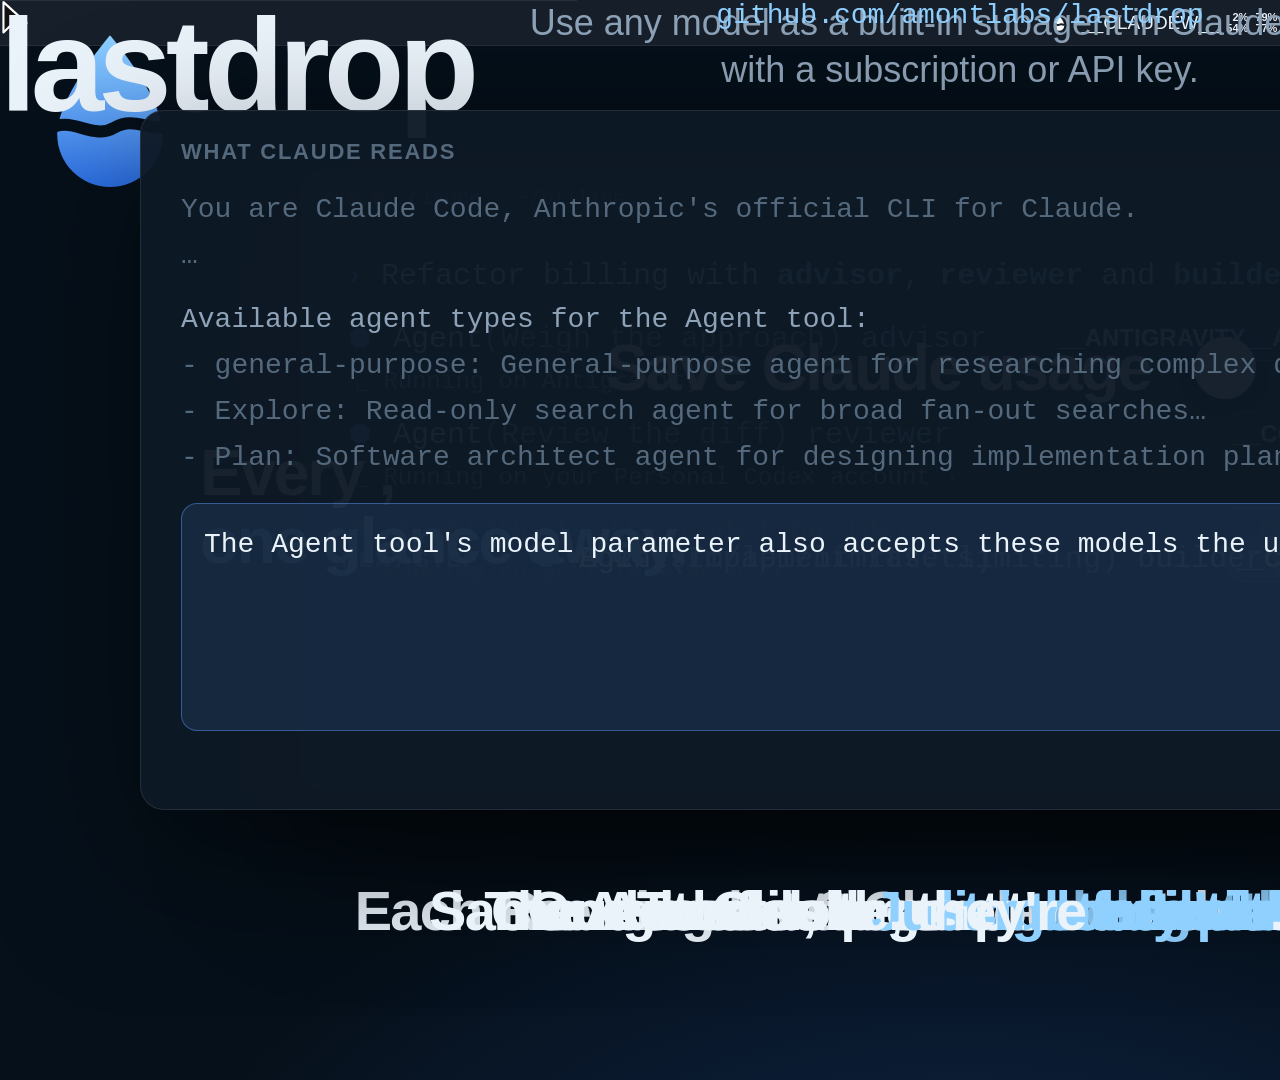
==== commit c7ffd24f: "Use the launch wording in the film and social preview" ====
--- a/script/launch-video/launch.src.html
+++ b/script/launch-video/launch.src.html
@@ -95,7 +95,7 @@
   #cursor { position: absolute; left: 0; top: 0; transform-origin: 3px 2px; }
   #h6 { left: 200px; top: 440px; font-size: 64px; font-weight: 600; letter-spacing: -0.035em; line-height: 1.05; white-space: nowrap; }
   #h6 em { font-style: normal; color: var(--shallow); }
-  #wslot { position: relative; display: inline-block; height: 68px; overflow: hidden; vertical-align: top; }
+  #wslot { position: relative; display: inline-block; height: 74px; margin-bottom: -6px; overflow: hidden; vertical-align: top; }
   #wslot span { position: absolute; left: 0; top: 0; }
 
   #mark { left: 0; top: 0; width: 220px; height: 220px; transform-origin: 0 0; }
@@ -154,10 +154,10 @@
           <svg width="20" height="18" viewBox="0 0 20 18"><rect x="1" y="2" width="18" height="6" rx="3" fill="none" stroke="#fff" stroke-width="1.5"/><circle cx="15.5" cy="5" r="1.8" fill="#fff"/><rect x="1" y="10" width="18" height="6" rx="3" fill="none" stroke="#fff" stroke-width="1.5"/><circle cx="4.5" cy="13" r="1.8" fill="#fff"/></svg></div>
         <div>Wed 9:41</div>
       </div>
-      <div id="panel"><img id="pL" src="panel-limits.png" alt=""><img id="pA" src="panel-agents.png" alt=""><div id="ptogs"><div class="pname" style="top: 197px">reviewer</div><div class="pname" style="top: 272px">advisor</div><div class="pname" style="top: 348px">scout</div><div class="pname" style="top: 423px">builder</div><div class="pbadge" style="left: 36px; top: 457px; width: 20px; height: 20px">__CLAUDEB__</div><div class="pbadge" style="left: 106px; top: 455px; width: 126px; height: 24px; justify-content: flex-start">sonnet-5.5</div><div class="pname" style="top: 499px">operator</div><div class="ptog" style="top: 83px"><div></div></div><div class="ptog" style="top: 211px"><div></div></div><div class="ptog" style="top: 287px"><div></div></div><div class="ptog" style="top: 362px"><div></div></div><div class="ptog" style="top: 438px"><div></div></div><div class="ptog" style="top: 514px"><div></div></div></div></div>
+      <div id="panel"><img id="pL" src="panel-limits.png" alt=""><img id="pA" src="panel-agents.png" alt=""><img id="pS" src="panel-stats.png" alt=""><img id="pP" src="panel-project.png" alt=""><div id="ptogs"><div class="pname" style="top: 197px">reviewer</div><div class="pname" style="top: 272px">advisor</div><div class="pname" style="top: 348px">scout</div><div class="pname" style="top: 423px">builder</div><div class="pbadge" style="left: 36px; top: 457px; width: 20px; height: 20px">__CLAUDEB__</div><div class="pbadge" style="left: 106px; top: 455px; width: 126px; height: 24px; justify-content: flex-start">sonnet-5.5</div><div class="pname" style="top: 499px">operator</div><div class="ptog" style="top: 83px"><div></div></div><div class="ptog" style="top: 211px"><div></div></div><div class="ptog" style="top: 287px"><div></div></div><div class="ptog" style="top: 362px"><div></div></div><div class="ptog" style="top: 438px"><div></div></div><div class="ptog" style="top: 514px"><div></div></div></div></div>
       <svg id="cursor" width="30" height="42" viewBox="0 0 28 40"><path d="M3 2 L3 31 L10 24 L15 36 L20 34 L15 22 L25 22 Z" fill="#111" stroke="#fff" stroke-width="2" stroke-linejoin="round"/></svg>
     </div>
-    <div id="h6" class="abs">Every <span id="wslot"><span id="wL">limit</span><span id="wA">agent</span></span>,<br><em>one glance away.</em></div>
+    <div id="h6" class="abs">Every <span id="wslot"><span id="wL">limit</span><span id="wA">agent</span><span id="wS">stat</span><span id="wP">project</span></span>,<br><em>one glance away.</em></div>
 
     <svg id="mark" class="abs" viewBox="0 0 100 100">
       <defs>
@@ -167,7 +167,7 @@
       <path d="M50 16 C50 16 26 44 26 61 A24 24 0 0 0 74 61 C74 44 50 16 50 16 Z" fill="url(#gw)" mask="url(#cut)"/>
     </svg>
     <div id="word" class="abs">lastdrop</div>
-    <div id="tag" class="abs">Use any AI subscription as built-in subagents<br>in Claude Code, load-balanced across your accounts.</div>
+    <div id="tag" class="abs">Use any model as a built-in subagent in Claude Code,<br>with a subscription or API key.</div>
     <div id="url" class="abs">github.com/amontlabs/lastdrop</div>
   </div>
 
@@ -234,7 +234,7 @@
 /* ---------- Timeline (bars) ---------- */
 const OPEN = b(9);                    // the opening runs first; everything below counts from its end
 const HIT = b(.5);                    // the page closes, and the drop lands on the groove's first beat
-const ROWS = [HIT + b(1), HIT + b(1.4), HIT + b(1.8)], TIN = HIT + b(.75), S5 = HIT + b(3.5), FLIP = S5 + b(1), SWAP = FLIP + .35, S6 = S5 + b(2.5), CLICK = S6 + b(1.25), S7 = CLICK + b(1), LAND = S7 + b(.5);
+const ROWS = [HIT + b(1), HIT + b(1.4), HIT + b(1.8)], TIN = HIT + b(.75), S5 = HIT + b(3.5), FLIP = S5 + b(1), SWAP = FLIP + .35, S6 = S5 + b(2.5), CLICK = S6 + b(1), CLICK2 = CLICK + b(1), CLICK3 = CLICK2 + b(1), S7 = CLICK3 + b(1), LAND = S7 + b(.5);
 window.DURATION = OPEN + LAND + b(2.5);
 
 /* ---------- 1. The drop ---------- */
@@ -312,7 +312,7 @@
 ];
 const DOC = { x: 140, y: 110, viewX: 40, viewY: 76 }, ADDED_Y = 316, ADDED_H = 228, LINE0 = 64, LINE_H = 46;
 const CARD = { w: 500, h: 256, y: 300, gap: 40, pad: 32, size: 56, top: 30 }, PILL = { h: 60, y: 30, pad: 20, size: 28, top: 16, gap: 28 };
-const SCROLL = 620, FB = [b(1.25), 0, b(1.6)], C = b(2.75), DOCIN = b(3), BOX = b(3.25), FLY = [b(3.5), b(3.75), b(4)], SC = b(5.75), AM = [b(6.25), b(6.4), b(6.55)], CALLS = [b(7.25), b(7.4)], OUT = b(8.57);
+const SCROLL = 620, FB = [b(.4), 0, b(1.6)], C = b(2.75), DOCIN = b(3), BOX = b(3.25), FLY = [b(3.5), b(3.75), b(4)], SC = b(5.75), AM = [b(6.25), b(6.4), b(6.55)], CALLS = [b(7.25), b(7.4)], OUT = b(8.57);
 const CW28 = CW / 2;
 $('cards').innerHTML = AGENTS.map((a, i) => `<div id="ac${i}" class="acard"><div id="acn${i}" class="acn"></div><div id="acd${i}" class="acd">${a.role}</div>
   <div id="acc${i}" class="acc">${a.models.map(([k, f, m, e], j) => `<div id="acr${i}${j}" class="mr" style="top: ${j * 44}px"><i>${j + 1}</i>${logoSVG(k, 20, f)}${m}<span>${e}</span></div>`).join('')}</div></div>`).join('');
@@ -329,7 +329,7 @@
   /* ===== Three agents are made, one by one; each folds into a tag above the page. ===== */
   const fold = io(seg(t, C, C + .6));
   AGENTS.forEach((a, i) => {
-    const at = b(.1 + i * .35), q = out(seg(t, at, at + .5)), card = $('ac' + i), f = io(seg(t, FLY[i], FLY[i] + .45));
+    const at = b(.1 + i * .6), q = out(seg(t, at, at + .5)), card = $('ac' + i), f = io(seg(t, FLY[i], FLY[i] + .45));
     const lineY = DOC.y + DOC.viewY + ADDED_Y + LINE0 + i * LINE_H + (LINE_H - PILL.size) / 2 - PILL.top;
     const lineX = DOC.x + DOC.viewX + 22 + 2 * CW28 - PILL.pad;
     const px = lerp(pillX(i), lineX, f), py = lerp(PILL.y, lineY, f) - Math.sin(f * Math.PI) * 16;
@@ -457,7 +457,7 @@
   vis($('actChipA'), 1 - seg(t, SWAP, SWAP + .2)); { const q = out(seg(t, SWAP + .15, SWAP + .5)); place($('actChipB'), seg(t, SWAP + .15, SWAP + .35), 0, (1 - q) * 10); }
   life($('cap6'), S5 + .4, S6 + .2);
 
-  /* ===== 5. The menu bar: first the limits, then a click on Agents. ===== */
+  /* ===== 5. The menu bar: first the limits, then a click on Agents, then on Stats. ===== */
   const mb = $('mbwrap'), mbIn = io(seg(t, S6, S6 + .6)), mbOut = io(seg(t, S7, S7 + .5));
   vis(mb, t > S6 ? 1 - seg(t, S7 + .2, S7 + .5) : 0);
   $('menubar').style.transform = `translateY(${(1 - mbIn) * -46 - mbOut * 46}px)`;
@@ -465,14 +465,15 @@
   const pn = $('panel'), po = out(seg(t, S6 + .5, S6 + 1.0)), pl = Math.min(1920 - 576 - 40, gx - 288);
   pn.style.left = pl + 'px'; pn.style.top = '56px';
   place(pn, seg(t, S6 + .5, S6 + .7) * (1 - mbOut), 0, (1 - po) * -14 - mbOut * 30, lerp(.97, 1, po));
-  const tx = seg(t, CLICK, CLICK + .12); vis($('pL'), 1 - tx); vis($('pA'), tx); vis($('ptogs'), tx);   // the switch is on: we turned it on
-  pn.style.height = lerp(994, 643, out(seg(t, CLICK, CLICK + .4))) + 'px';
-  const cur = $('cursor'), cm = io(seg(t, CLICK - 1.0, CLICK - .1)), co = seg(t, CLICK - 1.0, CLICK - .8) * (1 - seg(t, CLICK + .6, CLICK + .9));
-  const press = t > CLICK - .06 && t < CLICK + .08 ? .86 : 1;
-  vis(cur, co); cur.style.transform = `translate(${lerp(pl + 160, pl + 346 - 3, cm)}px, ${lerp(700, 56 + 40 - 2, cm)}px) scale(${press})`;
-  const wr = io(seg(t, CLICK, CLICK + .35));
-  $('wL').style.transform = `translateY(${-wr * 68}px)`; $('wA').style.transform = `translateY(${(1 - wr) * 68}px)`;
-  $('wslot').style.width = lerp($('wL').offsetWidth, $('wA').offsetWidth, wr) + 'px';
+  const tx = seg(t, CLICK, CLICK + .12), ts = seg(t, CLICK2, CLICK2 + .12), tp = seg(t, CLICK3, CLICK3 + .12);
+  vis($('pL'), 1 - tx); vis($('pA'), tx * (1 - ts)); vis($('ptogs'), tx * (1 - ts)); vis($('pS'), ts * (1 - tp)); vis($('pP'), tp);   // the switch is on: we turned it on
+  pn.style.height = lerp(lerp(lerp(994, 643, out(seg(t, CLICK, CLICK + .4))), 983, out(seg(t, CLICK2, CLICK2 + .4))), 898, out(seg(t, CLICK3, CLICK3 + .4))) + 'px';
+  const TABY = 56 + 40 - 2, cur = $('cursor'), cm = io(seg(t, CLICK - .9, CLICK - .1)), cn = io(seg(t, CLICK2 - .8, CLICK2 - .1)), cp = io(seg(t, CLICK3 - .8, CLICK3 - .1)), co = seg(t, CLICK - .9, CLICK - .7) * (1 - seg(t, CLICK3 + .4, CLICK3 + .7));
+  const press = (t > CLICK - .06 && t < CLICK + .08) || (t > CLICK2 - .06 && t < CLICK2 + .08) || (t > CLICK3 - .06 && t < CLICK3 + .08) ? .86 : 1;
+  vis(cur, co); cur.style.transform = `translate(${lerp(lerp(lerp(pl + 160, pl + 289, cm), pl + 403, cn), pl + 270, cp)}px, ${lerp(lerp(700, TABY, cm), 610, cp)}px) scale(${press})`;
+  const wr = io(seg(t, CLICK, CLICK + .35)), ws = io(seg(t, CLICK2, CLICK2 + .35)), wj = io(seg(t, CLICK3, CLICK3 + .35));
+  $('wL').style.transform = `translateY(${-wr * 84}px)`; $('wA').style.transform = `translateY(${(1 - wr - ws) * 84}px)`; $('wS').style.transform = `translateY(${(1 - ws - wj) * 84}px)`; $('wP').style.transform = `translateY(${(1 - wj) * 84}px)`;
+  $('wslot').style.width = lerp(lerp(lerp($('wL').offsetWidth, $('wA').offsetWidth, wr), $('wS').offsetWidth, ws), $('wP').offsetWidth, wj) + 'px';
   $('h6').style.left = (pl - 120 - H6W) + 'px'; life($('h6'), S6 + .4, S7 + .2);
 
   /* ===== 6. End: the drop leaves the menu bar and becomes the mark. ===== */
